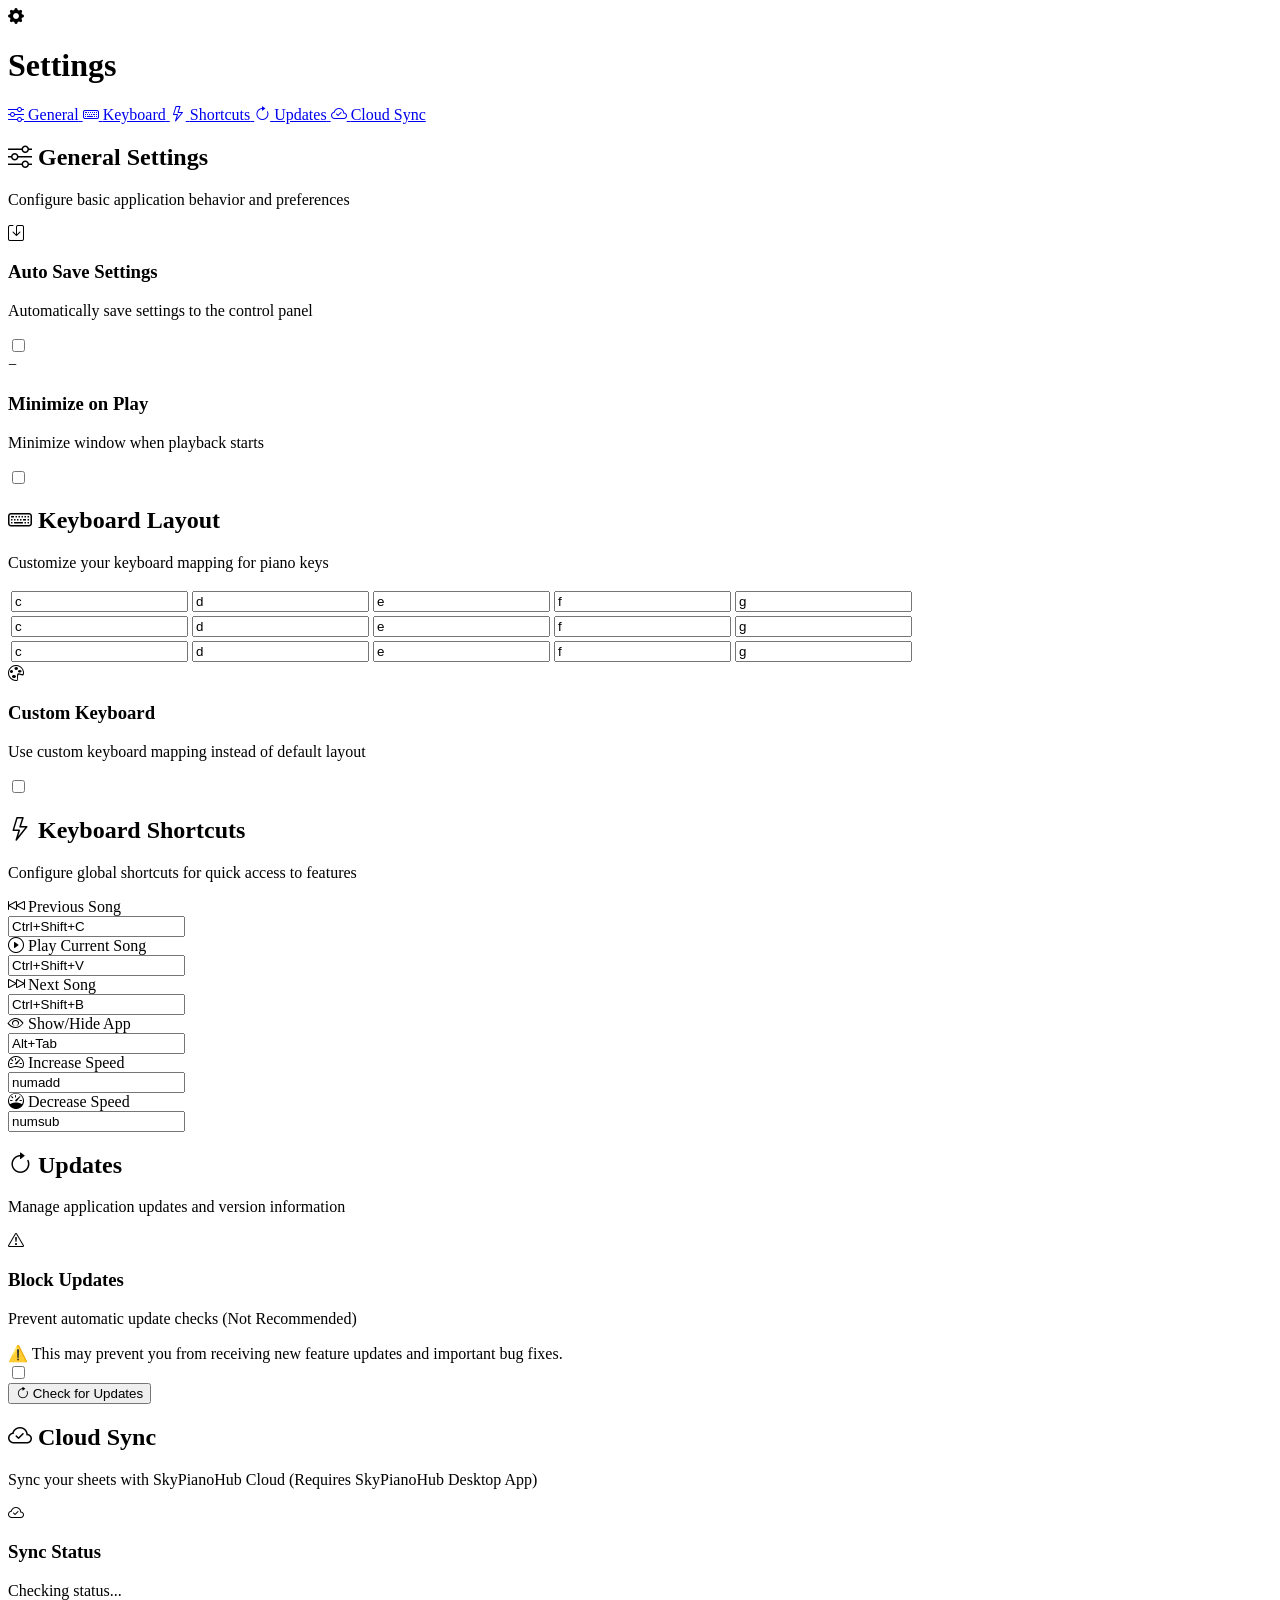
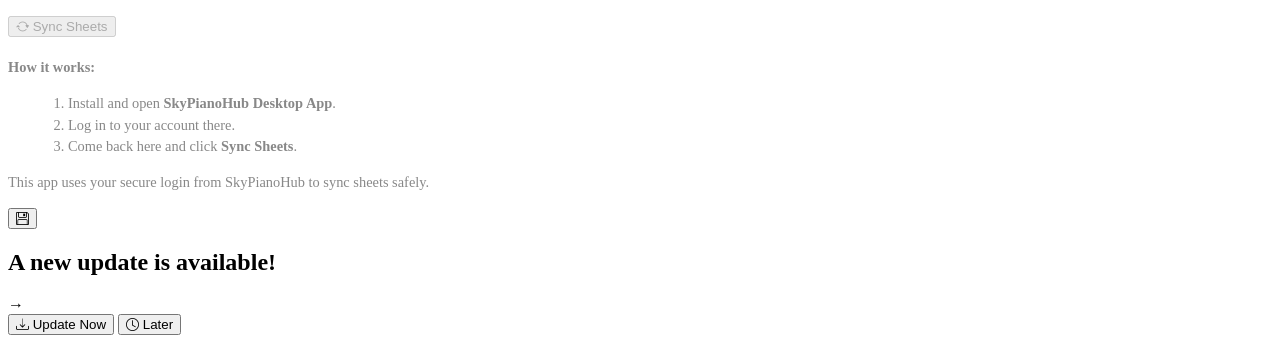
==== src/renderer/views/setting.html @ 12c95620 "wip: incomplete sync system implementation" ====
<!DOCTYPE html>
<html>

<head>
    <meta charset="UTF-8">
    <title>Settings</title>

    <link rel="stylesheet" href="../assets/styles/global.css">
    <link rel="stylesheet" type="text/css" href="../assets/styles/notie.min.css">
    <link rel="stylesheet" href="../assets/styles/style.css">
    <link rel="stylesheet" href="../assets/styles/setting.css">
    <!-- Add Bootstrap Icons for modern icons -->
    <link rel="stylesheet" href="https://cdn.jsdelivr.net/npm/bootstrap-icons@1.11.3/font/bootstrap-icons.min.css">
</head>

<body>
    <div class="settings-container">
        <!-- Modern Sidebar Navigation -->
        <div class="sidebar">
            <div class="sidebar-header">
                <div class="app-info">
                    <i class="bi bi-gear-fill"></i>
                    <h1>Settings</h1>
                </div>
                <div class="version-info">
                    <span id="app-version"></span>
                </div>
            </div>

            <nav class="sidebar-nav">
                <a href="#general" class="nav-item active" data-tab="general">
                    <i class="bi bi-sliders"></i>
                    <span>General</span>
                </a>
                <a href="#keyboard" class="nav-item" data-tab="keyboard">
                    <i class="bi bi-keyboard"></i>
                    <span>Keyboard</span>
                </a>
                <a href="#shortcut" class="nav-item" data-tab="shortcut">
                    <i class="bi bi-lightning"></i>
                    <span>Shortcuts</span>
                </a>
                <a href="#update" class="nav-item" data-tab="update">
                    <i class="bi bi-arrow-clockwise"></i>
                    <span>Updates</span>
                </a>
                <a href="#sync" class="nav-item" data-tab="sync">
                    <i class="bi bi-cloud-check"></i>
                    <span>Cloud Sync</span>
                </a>
            </nav>

        </div>

        <!-- Main Content Area -->
        <div class="main-content">
            <!-- General Tab -->
            <div id="general" class="tab-content active">
                <div class="tab-header">
                    <h2><i class="bi bi-sliders"></i> General Settings</h2>
                    <p>Configure basic application behavior and preferences</p>
                </div>

                <div class="settings-grid">
                    <div class="setting-card">
                        <div class="setting-info">
                            <div class="setting-icon">
                                <i class="bi bi-save"></i>
                            </div>
                            <div class="setting-details">
                                <h3>Auto Save Settings</h3>
                                <p>Automatically save settings to the control panel</p>
                            </div>
                        </div>
                        <div class="setting-control">
                            <label class="toggle-switch">
                                <input type="checkbox" id="switch-save-setting" />
                                <span class="toggle-slider"></span>
                            </label>
                        </div>
                    </div>

                    <div class="setting-card">
                        <div class="setting-info">
                            <div class="setting-icon" id="minimize-icon">
                                <i class="bi bi-window-minimize"></i>
                                <!-- Fallback icon if Bootstrap Icons fail to load -->
                                <span class="fallback-icon">−</span>
                            </div>
                            <div class="setting-details">
                                <h3>Minimize on Play</h3>
                                <p>Minimize window when playback starts</p>
                            </div>
                        </div>
                        <div class="setting-control">
                            <label class="toggle-switch">
                                <input type="checkbox" id="switch-minimize-on-play" />
                                <span class="toggle-slider"></span>
                            </label>
                        </div>
                    </div>
                </div>
            </div>

            <!-- Keyboard Tab -->
            <div id="keyboard" class="tab-content">
                <div class="tab-header">
                    <h2><i class="bi bi-keyboard"></i> Keyboard Layout</h2>
                    <p>Customize your keyboard mapping for piano keys</p>
                </div>

                <div class="keyboard-container">
                    <div class="keyboard-layout">
                        <table>
                            <tr>
                                <td><span class="key square circle"><input class="keys" maxlength="1" type="text"
                                            value="c"></span></td>
                                <td><span class="key square"><input class="keys" maxlength="1" type="text"
                                            value="d"></span></td>
                                <td><span class="key circle"><input class="keys" maxlength="1" type="text"
                                            value="e"></span></td>
                                <td><span class="key square"><input class="keys" maxlength="1" type="text"
                                            value="f"></span></td>
                                <td><span class="key circle"><input class="keys" maxlength="1" type="text"
                                            value="g"></span></td>
                            </tr>
                            <tr>
                                <td><span class="key circle"><input class="keys" maxlength="1" type="text"
                                            value="c"></span></td>
                                <td><span class="key square"><input class="keys" maxlength="1" type="text"
                                            value="d"></span></td>
                                <td><span class="key square circle"><input class="keys" maxlength="1" type="text"
                                            value="e"></span></td>
                                <td><span class="key square"><input class="keys" maxlength="1" type="text"
                                            value="f"></span></td>
                                <td><span class="key circle"><input class="keys" maxlength="1" type="text"
                                            value="g"></span></td>
                            </tr>
                            <tr>
                                <td><span class="key circle"><input class="keys" maxlength="1" type="text"
                                            value="c"></span></td>
                                <td><span class="key square"><input class="keys" maxlength="1" type="text"
                                            value="d"></span></td>
                                <td><span class="key circle"><input class="keys" maxlength="1" type="text"
                                            value="e"></span></td>
                                <td><span class="key square"><input class="keys" maxlength="1" type="text"
                                            value="f"></span></td>
                                <td><span class="key square circle"><input class="keys" maxlength="1" type="text"
                                            value="g"></span></td>
                            </tr>
                        </table>
                    </div>

                    <div class="setting-card">
                        <div class="setting-info">
                            <div class="setting-icon">
                                <i class="bi bi-palette"></i>
                            </div>
                            <div class="setting-details">
                                <h3>Custom Keyboard</h3>
                                <p>Use custom keyboard mapping instead of default layout</p>
                            </div>
                        </div>
                        <div class="setting-control">
                            <label class="toggle-switch">
                                <input type="checkbox" id="switch-custom-keyboard" />
                                <span class="toggle-slider"></span>
                            </label>
                        </div>
                    </div>
                </div>
            </div>

            <!-- Shortcuts Tab -->
            <div id="shortcut" class="tab-content">
                <div class="tab-header">
                    <h2><i class="bi bi-lightning"></i> Keyboard Shortcuts</h2>
                    <p>Configure global shortcuts for quick access to features</p>
                </div>

                <div class="shortcuts-grid">
                    <div class="shortcut-item">
                        <div class="shortcut-info">
                            <i class="bi bi-skip-backward"></i>
                            <span>Previous Song</span>
                        </div>
                        <input type="text" id="pre-shortcut-setting" name="pre-shortcut" value="Ctrl+Shift+C" readonly>
                    </div>

                    <div class="shortcut-item">
                        <div class="shortcut-info">
                            <i class="bi bi-play-circle"></i>
                            <span>Play Current Song</span>
                        </div>
                        <input type="text" id="play-shortcut-setting" name="play-shortcut" value="Ctrl+Shift+V"
                            readonly>
                    </div>

                    <div class="shortcut-item">
                        <div class="shortcut-info">
                            <i class="bi bi-skip-forward"></i>
                            <span>Next Song</span>
                        </div>
                        <input type="text" id="next-shortcut-setting" name="next-shortcut" value="Ctrl+Shift+B"
                            readonly>
                    </div>

                    <div class="shortcut-item">
                        <div class="shortcut-info">
                            <i class="bi bi-eye"></i>
                            <span>Show/Hide App</span>
                        </div>
                        <input type="text" id="show_app-shortcut-setting" name="show_app-shortcut" value="Alt+Tab"
                            readonly>
                    </div>

                    <div class="shortcut-item">
                        <div class="shortcut-info">
                            <i class="bi bi-speedometer2"></i>
                            <span>Increase Speed</span>
                        </div>
                        <input type="text" id="increase-speed-shortcut-setting" name="increase-speed-shortcut"
                            value="numadd" readonly>
                    </div>

                    <div class="shortcut-item">
                        <div class="shortcut-info">
                            <i class="bi bi-speedometer"></i>
                            <span>Decrease Speed</span>
                        </div>
                        <input type="text" id="decrease-speed-shortcut-setting" name="decrease-speed-shortcut"
                            value="numsub" readonly>
                    </div>
                </div>
            </div>

            <!-- Update Tab -->
            <div id="update" class="tab-content">
                <div class="tab-header">
                    <h2><i class="bi bi-arrow-clockwise"></i> Updates</h2>
                    <p>Manage application updates and version information</p>
                </div>

                <div class="settings-grid">
                    <div class="setting-card warning-card">
                        <div class="setting-info">
                            <div class="setting-icon warning-icon">
                                <i class="bi bi-exclamation-triangle"></i>
                            </div>
                            <div class="setting-details">
                                <h3>Block Updates</h3>
                                <p>Prevent automatic update checks (Not Recommended)</p>
                                <span class="warning-text">⚠️ This may prevent you from receiving new feature updates
                                    and important bug fixes.</span>
                            </div>
                        </div>
                        <div class="setting-control">
                            <label class="toggle-switch">
                                <input type="checkbox" id="switch-block-update" />
                                <span class="toggle-slider"></span>
                            </label>
                        </div>
                    </div>
                </div>

                <div class="update-section">
                    <button id="check-update-btn" class="check-update-btn">
                        <i class="bi bi-arrow-clockwise"></i>
                        <span>Check for Updates</span>
                    </button>

                    <div class="update-status">
                        <span id="update-message" class="update-message"></span>
                    </div>
                </div>
            </div>

            <!-- Cloud Sync Tab -->
            <div id="sync" class="tab-content">
                <div class="tab-header">
                    <h2><i class="bi bi-cloud-check"></i> Cloud Sync</h2>
                    <p>Sync your sheets with SkyPianoHub Cloud (Requires SkyPianoHub Desktop App)</p>
                </div>

                <div class="settings-grid">
                    <div class="setting-card">
                        <div class="setting-info">
                            <div class="setting-icon">
                                <i class="bi bi-cloud-check"></i>
                            </div>
                            <div class="setting-details">
                                <h3>Sync Status</h3>
                                <p id="sync-status-text">Checking status...</p>
                            </div>
                        </div>
                        <div class="setting-control">
                            <button id="btn-sync-now" class="update-btn primary" disabled>
                                <i class="bi bi-arrow-repeat"></i>
                                <span>Sync Sheets</span>
                            </button>
                        </div>
                    </div>
                </div>

                <div class="update-section">
                    <div class="update-status">
                        <span id="sync-message" class="update-message"></span>
                    </div>
                    <div style="margin-top: 20px; color: #888; font-size: 0.9em; line-height: 1.5;">
                        <p><strong>How it works:</strong></p>
                        <ol style="margin-left: 20px;">
                            <li>Install and open <strong>SkyPianoHub Desktop App</strong>.</li>
                            <li>Log in to your account there.</li>
                            <li>Come back here and click <strong>Sync Sheets</strong>.</li>
                        </ol>
                        <p style="margin-top: 10px;">This app uses your secure login from SkyPianoHub to sync sheets
                            safely.</p>
                    </div>
                </div>
            </div>
        </div>
    </div>

    <!-- Modern Save Button -->
    <button class="save-button" id="btn-save-setting">
        <i class="bi bi-floppy"></i>
    </button>

    <!-- Update Prompt Dialog -->
    <div id="update-prompt" class="update-prompt">
        <div class="update-prompt-content">
            <div class="update-header">
                <h2>A new update is available!</h2>
                <div class="version-info">
                    <span id="current-version"></span> → <span id="update-version"></span>
                </div>
            </div>

            <div class="changelog">
                <div class="changelog-content" id="changelog-content">
                    <!-- Changelog items will be inserted here dynamically -->
                </div>
            </div>

            <div class="update-prompt-buttons">
                <button id="update-now-btn" class="update-btn primary">
                    <i class="bi bi-download"></i>
                    <span>Update Now</span>
                </button>
                <button id="update-later-btn" class="update-btn secondary">
                    <i class="bi bi-clock"></i>
                    <span>Later</span>
                </button>
            </div>
        </div>
    </div>

    <script type="text/javascript" src="../assets/scripts/notie.js"></script>
    <script type="text/javascript" src="../viewmodels/settingViewModel.js"></script>

    <script>
        // Check if Bootstrap Icons are loaded and show fallback if needed
        function checkBootstrapIcons() {
            const minimizeIcon = document.getElementById('minimize-icon');
            const biIcon = minimizeIcon.querySelector('.bi');

            // Simple check: if the icon element exists but doesn't show content, use fallback
            if (biIcon && biIcon.offsetWidth === 0) {
                minimizeIcon.classList.add('show-fallback');
            }
        }

        // Check when page loads
        document.addEventListener('DOMContentLoaded', function () {
            // Wait for fonts to load
            setTimeout(checkBootstrapIcons, 500);
        });

        // Also check when window loads completely
        window.addEventListener('load', function () {
            setTimeout(checkBootstrapIcons, 100);
        });
    </script>
</body>

</html>
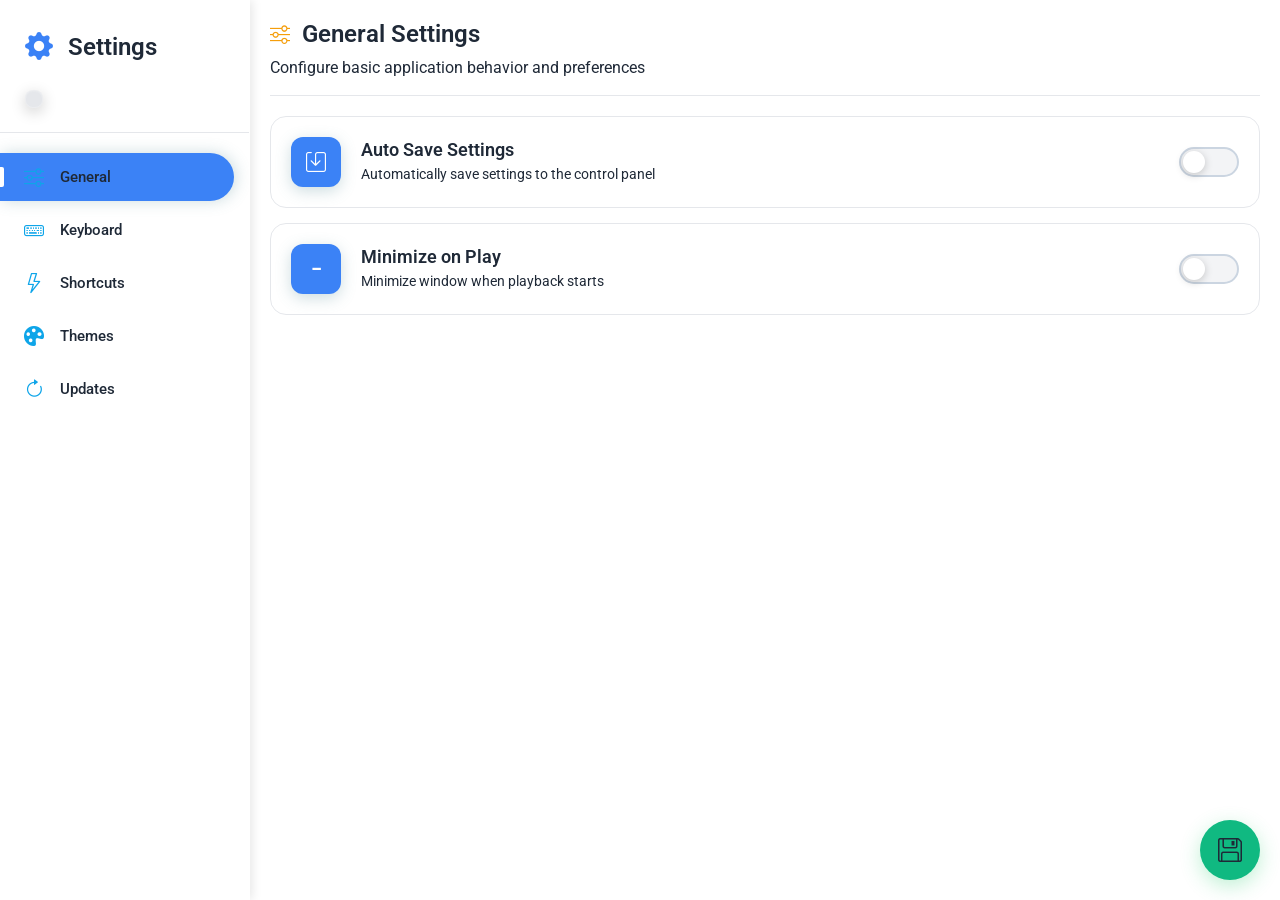
==== commit 4d5c6ab4: "added theme manager" ====
--- a/src/renderer/views/setting.html
+++ b/src/renderer/views/setting.html
@@ -4,7 +4,7 @@
 <head>
     <meta charset="UTF-8">
     <title>Settings</title>
-
+    
     <link rel="stylesheet" href="../assets/styles/global.css">
     <link rel="stylesheet" type="text/css" href="../assets/styles/notie.min.css">
     <link rel="stylesheet" href="../assets/styles/style.css">
@@ -40,16 +40,15 @@
                     <i class="bi bi-lightning"></i>
                     <span>Shortcuts</span>
                 </a>
+                <a href="#theme" class="nav-item" id="nav-theme" data-tab="theme">
+                    <i class="bi bi-palette-fill"></i>
+                    <span>Themes</span>
+                </a>
                 <a href="#update" class="nav-item" data-tab="update">
                     <i class="bi bi-arrow-clockwise"></i>
                     <span>Updates</span>
                 </a>
-                <a href="#sync" class="nav-item" data-tab="sync">
-                    <i class="bi bi-cloud-check"></i>
-                    <span>Cloud Sync</span>
-                </a>
             </nav>
-
         </div>
 
         <!-- Main Content Area -->
@@ -151,6 +150,11 @@
                         </table>
                     </div>
 
+                    <p class="keyboard-tip">
+                        <i class="bi bi-info-circle"></i>
+                        Tip: Press Tab to move to the next key input faster.
+                    </p>
+
                     <div class="setting-card">
                         <div class="setting-info">
                             <div class="setting-icon">
@@ -234,6 +238,23 @@
                 </div>
             </div>
 
+            <!-- Theme Tab -->
+            <div id="theme" class="tab-content">
+                <div class="tab-header" style="display: flex; justify-content: space-between; align-items: center;">
+                    <div>
+                        <h2><i class="bi bi-palette-fill"></i> Themes</h2>
+                        <p>Select a theme for your application</p>
+                    </div>
+                    <button id="open-advanced-theme-editor">
+                        <i class="bi bi-sliders"></i> Advanced Editor
+                    </button>
+                </div>
+                
+                <div id="themes-grid" class="themes-grid">
+                    <!-- Themes will be dynamically injected here by settingViewModel.js -->
+                </div>
+            </div>
+
             <!-- Update Tab -->
             <div id="update" class="tab-content">
                 <div class="tab-header">
@@ -271,50 +292,6 @@
 
                     <div class="update-status">
                         <span id="update-message" class="update-message"></span>
-                    </div>
-                </div>
-            </div>
-
-            <!-- Cloud Sync Tab -->
-            <div id="sync" class="tab-content">
-                <div class="tab-header">
-                    <h2><i class="bi bi-cloud-check"></i> Cloud Sync</h2>
-                    <p>Sync your sheets with SkyPianoHub Cloud (Requires SkyPianoHub Desktop App)</p>
-                </div>
-
-                <div class="settings-grid">
-                    <div class="setting-card">
-                        <div class="setting-info">
-                            <div class="setting-icon">
-                                <i class="bi bi-cloud-check"></i>
-                            </div>
-                            <div class="setting-details">
-                                <h3>Sync Status</h3>
-                                <p id="sync-status-text">Checking status...</p>
-                            </div>
-                        </div>
-                        <div class="setting-control">
-                            <button id="btn-sync-now" class="update-btn primary" disabled>
-                                <i class="bi bi-arrow-repeat"></i>
-                                <span>Sync Sheets</span>
-                            </button>
-                        </div>
-                    </div>
-                </div>
-
-                <div class="update-section">
-                    <div class="update-status">
-                        <span id="sync-message" class="update-message"></span>
-                    </div>
-                    <div style="margin-top: 20px; color: #888; font-size: 0.9em; line-height: 1.5;">
-                        <p><strong>How it works:</strong></p>
-                        <ol style="margin-left: 20px;">
-                            <li>Install and open <strong>SkyPianoHub Desktop App</strong>.</li>
-                            <li>Log in to your account there.</li>
-                            <li>Come back here and click <strong>Sync Sheets</strong>.</li>
-                        </ol>
-                        <p style="margin-top: 10px;">This app uses your secure login from SkyPianoHub to sync sheets
-                            safely.</p>
                     </div>
                 </div>
             </div>
@@ -356,6 +333,7 @@
     </div>
 
     <script type="text/javascript" src="../assets/scripts/notie.js"></script>
+    <script type="text/javascript" src="../assets/scripts/themeApplicator.js"></script>
     <script type="text/javascript" src="../viewmodels/settingViewModel.js"></script>
 
     <script>
--- a/src/renderer/assets/styles/global.css
+++ b/src/renderer/assets/styles/global.css
@@ -0,0 +1,115 @@
+
+/* -------------------------------------
+   FONTS AND THEME VARIABLES
+   ------------------------------------- */
+@import url("https://fonts.googleapis.com/css2?family=Roboto:wght@300&display=swap");
+
+:root {
+  /* New Comprehensive Theme System Variables */
+  --bg-primary: #ffffff;
+  --bg-secondary: #f3f4f6;
+  --bg-tertiary: #e5e7eb;
+  
+  --text-primary: #1f2937;
+  --text-secondary: #4b5563;
+  --text-muted: #9ca3af;
+  --text-accent: #3b82f6;
+  
+  --accent-primary: #3b82f6;
+  --accent-error: #ef4444;
+  --accent-success: #10b981;
+  --accent-warning: #f59e0b;
+  
+  --card-bg: #ffffff;
+  --card-border: #e5e7eb;
+  
+  --player-bg: #ffffff;
+  --progress-color: #3b82f6;
+  --control-active: #3b82f6;
+  
+  --search-bg: #f3f4f6;
+  --search-border: #e5e7eb;
+  
+  --btn-primary-bg: #3b82f6;
+  --btn-primary-text: #ffffff;
+  --btn-secondary-bg: #e5e7eb;
+  --btn-secondary-text: #1f2937;
+  
+  --nav-bg: #ffffff;
+  --nav-active: #3b82f6;
+  --nav-inactive: #6b7280;
+
+  /* Legacy Backward-Compatibility Aliases */
+  --background-color: var(--bg-primary);
+  --dark-background: var(--bg-secondary);
+  --font-color: var(--text-primary);
+  --hover-color: var(--accent-primary);
+  
+  --border-color: var(--card-border);
+  --success-color: var(--accent-success);
+  --error-color: var(--accent-error);
+
+  /* Constants */
+  --grid-color: rgba(44, 62, 80, 0.1);
+  --dot-size: 3px;
+  --dot-color: rgba(44, 62, 80, 0.2);
+  --active-color: rgba(44, 62, 80, 0.25);
+  --edit-bg: rgba(44, 62, 80, 0.1);
+}
+
+body.dark-mode {
+  --grid-color: rgba(110, 110, 110, 0.2);
+  --dot-color: rgba(255, 255, 255, 0.3);
+  --active-color: rgba(110, 110, 110, 0.4);
+  --edit-bg: rgba(0, 0, 0, 0.2);
+}
+
+/* -------------------------------------
+   GLOBAL STYLES
+   ------------------------------------- */
+* {
+  font-family: "Roboto", sans-serif;
+}
+
+/* Scrollbar styling */
+body {
+  background-color: var(--bg-primary);
+  color: var(--text-primary);
+  transition: background-color 0.3s ease, color 0.3s ease;
+}
+
+body::-webkit-scrollbar {
+  width: 8px;
+  background-color: transparent;
+  border-radius: 25px;
+}
+
+body::-webkit-scrollbar-thumb {
+  width: 6px;
+  background: rgba(255, 255, 255, 0.2);
+  border-radius: 25px;
+}
+.main-content::-webkit-scrollbar-thumb:hover {
+    background: rgba(255, 255, 255, 0.3);
+}
+
+body::-webkit-scrollbar-track {
+  -webkit-box-shadow: inset 0 0 6px rgba (0, 0, 0, 0.3);
+  background: rgba(255, 255, 255, 0.05);
+  border-radius: 25px;
+}
+/* Light mode scrollbar tweaks */
+body:not(.dark-mode)::-webkit-scrollbar {
+  width: 8px;
+}
+body:not(.dark-mode)::-webkit-scrollbar-thumb {
+  background-color: #94a3b8; /* slate-400 */
+}
+body:not(.dark-mode)::-webkit-scrollbar-track {
+  background-color: #e5e7eb; /* gray-200 */
+}
+
+/* Prevent text selection */
+p, h1, h2, h3, h4, h5, h6 {
+  cursor: default; 
+}
--- a/src/renderer/assets/styles/style.css
+++ b/src/renderer/assets/styles/style.css
@@ -0,0 +1,1281 @@
+/**
+ * Sky Auto Piano - Main Stylesheet
+ * This stylesheet contains all styles for the main application interface
+ */
+
+body {
+  padding: 10px 20px;
+}
+
+
+/* -------------------------------------
+   CONTENT AREA AND CARDS
+   ------------------------------------- */
+.content {
+  margin-bottom: 150px;
+}
+
+.content .card {
+  position: relative;
+  display: flex;
+  flex-direction: row;
+  width: 100%;
+  max-width: 100%;
+  height: 150px;
+  margin-bottom: 10px;
+  overflow: hidden;
+  background-color: var(--background-color);
+  border-top: 1px solid #000000;
+  perspective: 1000px;
+  box-shadow: 0 0 1rem 0 rgba(0, 0, 0, 0.2);
+  -webkit-backdrop-filter: blur(5px);
+  backdrop-filter: blur(5px);
+  border-radius: 16px;
+  cursor: pointer;
+}
+/* Light mode card refinements */
+body:not(.dark-mode) .content .card {
+  border-top: 5px solid #e5e7eb;
+}
+
+.card .sheet-info {
+  margin-left: 14px;
+  padding: 16px 8px;
+  color: var(--font-color);
+}
+
+.card .sheet-info .name-sheet {
+  margin: 0 0 8px 0;
+  font-size: 20px;
+  font-weight: 700;
+  letter-spacing: 0.2px;
+  color: var(--font-color);
+}
+
+.card .sheet-info .info-lines {
+  display: grid;
+  grid-auto-rows: min-content;
+  gap: 6px;
+}
+
+.card .sheet-info .info-lines .info-item {
+  display: inline-flex;
+  align-items: center;
+  gap: 8px;
+  font-size: 13px;
+  opacity: 0.95;
+  color: var(--font-color);
+}
+
+.card .sheet-info .info-lines .info-item .icon {
+  width: 16px;
+  height: 16px;
+  color: var(--font-color);
+  opacity: 0.9;
+}
+
+/* Label color accents */
+body:not(.dark-mode) .card .sheet-info .info-lines .info-item .author-icon { color: #0ea5e9; }
+body:not(.dark-mode) .card .sheet-info .info-lines .info-item .trans-icon { color: #f59e0b; }
+body:not(.dark-mode) .card .sheet-info .info-lines .info-item .bpm-icon { color: #10b981; }
+body:not(.dark-mode) .card .sheet-info .info-lines .info-item .duration-icon { 
+  color: #c084fc; 
+  width: 13px;
+  height: 13px;
+  margin-left: 3px;
+  margin-top: 2px;
+
+}
+
+body.dark-mode .card .sheet-info .info-lines .info-item .author-icon { color: #38bdf8; }
+body.dark-mode .card .sheet-info .info-lines .info-item .trans-icon { color: #fbbf24; }
+body.dark-mode .card .sheet-info .info-lines .info-item .bpm-icon { color: #34d399; }
+body.dark-mode .card .sheet-info .info-lines .info-item .duration-icon { 
+  color: #c084fc; 
+  width: 13px;
+  height: 13px;
+  margin-left: 3px;
+  margin-top: 2px;
+}
+
+/* Light mode text tones for meta */
+body:not(.dark-mode) .card .sheet-info .info-lines .info-item .label { color: #334155; }
+
+.card .menu-btn {
+  position: absolute;
+  top: 10px;
+  right: 10px;
+  display: flex;
+  flex-direction: column;
+  align-items: center;
+  color: var(--font-color);
+}
+
+/* -------------------------------------
+   ADD BUTTON
+   ------------------------------------- */
+.btn-add {
+  position: fixed;
+  bottom: 5px;
+  right: 20px;
+  color: var(--font-color);
+  z-index: 20;
+  transition: linear 0.1s;
+}
+
+.btn-add:hover {
+  color: var(--hover-color);
+}
+
+/* -------------------------------------
+   FOOTER AND PLAYER CONTROLS
+   ------------------------------------- */
+.footer {
+  position: fixed;
+  bottom: -10px;
+  left: 0;
+  display: flex;
+  justify-content: center;
+  flex-direction: column;
+  align-items: center;
+  width: 100%;
+  height: 150px;
+  margin-bottom: 10px;
+  overflow: hidden;
+  background-color: var(--background-color);
+  border-top: 1px solid #000000;
+  perspective: 1000px;
+  box-shadow: 0 0 1rem 0 rgba(0, 0, 0, 0.2);
+  -webkit-backdrop-filter: blur(5px);
+  backdrop-filter: blur(5px);
+  color: var(--font-color);
+  z-index: 10;
+}
+/* Light mode footer refinements */
+body:not(.dark-mode) .footer {
+  border-top: 1px solid #e5e7eb;
+  box-shadow: 0 1px 2px rgba(16, 24, 40, 0.05);
+}
+
+.name-playing {
+  margin-bottom: 15px;
+  font-weight: bold;
+}
+
+/* Process bar (progress slider) */
+.process-bar {
+  width: 90%;
+  height: 3px;
+  border-radius: 5px;
+  background: var(--font-color);
+  outline: none;
+  margin: 10px 0;
+  appearance: none;
+}
+
+.process-bar::-webkit-slider-thumb {
+  -webkit-appearance: none;
+  appearance: none;
+  width: 15px;
+  height: 15px;
+  border-radius: 50%;
+  background: var(--hover-color);
+  cursor: pointer;
+}
+/* Light mode progress bar */
+body:not(.dark-mode) .process-bar {
+  background: #94a3b8; 
+}
+body:not(.dark-mode) .process-bar::-webkit-slider-thumb {
+  background: #3b82f6; 
+}
+
+/* Time display */
+.time {
+  position: relative;
+  width: 90%;
+}
+
+.time .live-time {
+  position: relative;
+  left: 0;
+}
+
+.time .total-time {
+  position: absolute;
+  right: 0;
+}
+
+/* -------------------------------------
+   CONTROL BUTTONS
+   ------------------------------------- */
+.btn {
+  display: inline-flex;
+  align-items: center;
+  justify-content: center;
+  margin: 0 3px;
+  width: 150px;
+  height: 35px;
+  background: rgba(0, 0, 0, 0);
+  border: 2px solid var(--font-color);
+  border-radius: 25px;
+  color: var(--font-color);
+  font-weight: bolder;
+  transition: 0.1s linear;
+}
+
+.btn:hover {
+  border: 2px solid var(--hover-color);
+  color: var(--hover-color);
+}
+
+.btn:active {
+  border: 2px solid var(--font-color);
+  color: var(--font-color);
+}
+/* Distinct button accents in light mode */
+body:not(.dark-mode) #btn-prev {
+  border-color: #0ea5e9; 
+  color: #0ea5e9;
+}
+body:not(.dark-mode) #btn-prev:hover {
+  border-color: #0284c7; 
+  color: #0284c7;
+}
+body:not(.dark-mode) #btn-play {
+  border-color: #22c55e; 
+  color: #22c55e;
+}
+body:not(.dark-mode) #btn-play:hover {
+  border-color: #16a34a; 
+  color: #16a34a;
+}
+body:not(.dark-mode) #btn-next {
+  border-color: #0ea5e9; 
+  color: #0ea5e9;
+}
+body:not(.dark-mode) #btn-next:hover {
+  border-color: #0284c7; 
+  color: #0284c7;
+}
+/* Distinct button accents in dark mode */
+body.dark-mode #btn-prev {
+  border-color: #38bdf8; 
+  color: #38bdf8;
+}
+body.dark-mode #btn-prev:hover {
+  border-color: #0ea5e9; 
+  color: #0ea5e9;
+}
+body.dark-mode #btn-play {
+  border-color: #22c55e;
+  color: #22c55e;
+}
+body.dark-mode #btn-play:hover {
+  border-color: #16a34a; 
+  color: #16a34a;
+}
+body.dark-mode #btn-next {
+  border-color: #38bdf8; 
+  color: #38bdf8;
+}
+body.dark-mode #btn-next:hover {
+  border-color: #0ea5e9; 
+  color: #0ea5e9;
+}
+/* Light mode button refinements */
+body:not(.dark-mode) .btn {
+  background: #ffffff;
+  border-color: #cbd5e1; 
+  color: #0f172a;
+}
+body:not(.dark-mode) .btn:hover {
+  border-color: #3b82f6;
+  color: #3b82f6;
+}
+
+/* -------------------------------------
+   LOOP CONTROLS
+   ------------------------------------- */
+.btn-loop {
+  position: absolute;
+  left: 30px;
+  bottom: 10px;
+  display: flex;
+  flex-direction: column;
+  align-items: center;
+}
+/* Loop icon accent in light mode */
+body:not(.dark-mode) .bi-loop { color: #f59e0b; }
+body:not(.dark-mode) .bi-loop:hover { color: #d97706; }
+/* Dark mode loop icon */
+body.dark-mode .bi-loop { color: #fbbf24; }
+body.dark-mode .bi-loop:hover { color: #f59e0b; }
+
+#delay-loop {
+  width: 50px;
+  height: 2.5px;
+  margin: 5px 0;
+}
+
+#delay-loop::-webkit-slider-thumb {
+  width: 7.5px;
+  height: 7.5px;
+}
+
+#delay-next-value {
+  font-size: 10px;
+}
+
+/* -------------------------------------
+   SPEED CONTROLS
+   ------------------------------------- */
+.speed {
+  position: absolute;
+  right: 25px;
+  top: 35px;
+}
+
+.speed a {
+  font-size: 14px;
+}
+
+#speed-btn {
+  width: 30px;
+  height: 10px;
+  background-color: var(--background-color);
+  border: 0;
+  padding: 5px;
+  color: var(--font-color);
+}
+body:not(.dark-mode) #speed-btn {
+  background-color: #f3f4f6;
+  color: #0f172a;
+  border-radius: 6px;
+}
+
+input[type="number"]::-webkit-inner-spin-button,
+input[type="number"]::-webkit-outer-spin-button {
+  -webkit-appearance: none;
+}
+
+/* -------------------------------------
+   LONG PRESS TOGGLE
+   ------------------------------------- */
+.long-press-btn {
+  position: absolute;
+  bottom: 60px;
+}
+
+.long-press-btn .switch {
+  display: none;
+}
+
+.long-press-btn .switch + label {
+  -webkit-box-align: center;
+  -webkit-align-items: center;
+  -ms-flex-align: center;
+  align-items: center;
+  color: var(--font-color);
+  cursor: pointer;
+  display: -webkit-box;
+  display: -webkit-flex;
+  display: -ms-flexbox;
+  display: flex;
+  font-family: "Helvetica Neue", Helvetica, Arial, sans-serif;
+  font-size: 12px;
+  line-height: 15px;
+  position: relative;
+  -webkit-user-select: none;
+  -moz-user-select: none;
+  -ms-user-select: none;
+  user-select: none;
+}
+
+.long-press-btn .switch + label::before,
+.long-press-btn .switch + label::after {
+  content: "";
+  display: block;
+}
+
+.long-press-btn .switch + label::before {
+  background-color: var(--dark-background);
+  border-radius: 500px;
+  height: 15px;
+  margin-right: 8px;
+  -webkit-transition: background-color 0.125s ease-out;
+  transition: background-color 0.125s ease-out;
+  width: 25px;
+}
+
+.long-press-btn .switch + label::after {
+  background-color: var(--font-color);
+  border-radius: 13px;
+  box-shadow: 0 3px 1px 0 rgba(37, 34, 71, 0.05),
+    0 2px 2px 0 rgba(37, 34, 71, 0.1), 0 3px 3px 0 rgba(37, 34, 71, 0.05);
+  height: 13px;
+  left: 1px;
+  position: absolute;
+  top: 1px;
+  -webkit-transition: -webkit-transform 0.125s ease-out;
+  transition: -webkit-transform 0.125s ease-out;
+  transition: transform 0.125s ease-out;
+  transition: transform 0.125s ease-out, -webkit-transform 0.125s ease-out;
+  width: 13px;
+}
+
+/* Light mode long press switch styling - better colors */
+body:not(.dark-mode) .long-press-btn .switch + label::before {
+  background-color: #e5e7eb;
+}
+
+body:not(.dark-mode) .long-press-btn .switch + label::after {
+  background-color: #94a3b8; 
+}
+
+.long-press-btn .switch + label .switch-x-text {
+  display: block;
+  margin-right: 0.3em;
+}
+
+.long-press-btn .switch + label .switch-x-toggletext {
+  display: block;
+  font-weight: bold;
+  height: 15px;
+  overflow: hidden;
+  position: relative;
+  width: 25px;
+}
+
+.long-press-btn .switch + label .switch-x-unchecked,
+.long-press-btn .switch + label .switch-x-checked {
+  left: 0;
+  position: absolute;
+  top: 0;
+  -webkit-transition: opacity 0.125s ease-out, -webkit-transform 0.125s ease-out;
+  transition: opacity 0.125s ease-out, -webkit-transform 0.125s ease-out;
+  transition: transform 0.125s ease-out, opacity 0.125s ease-out;
+  transition: transform 0.125s ease-out, opacity 0.125s ease-out,
+    -webkit-transform 0.125s ease-out;
+}
+
+.long-press-btn .switch + label .switch-x-unchecked {
+  opacity: 1;
+  -webkit-transform: none;
+  transform: none;
+}
+
+.long-press-btn .switch + label .switch-x-checked {
+  opacity: 0;
+  -webkit-transform: translate3d(0, 100%, 0);
+  transform: translate3d(0, 100%, 0);
+  color: var(--hover-color);
+}
+
+.long-press-btn .switch + label .switch-x-hiddenlabel {
+  position: absolute;
+  visibility: hidden;
+}
+
+.long-press-btn .switch:checked + label::before {
+  background-color: var(--hover-color);
+}
+
+.long-press-btn .switch:checked + label::after {
+  -webkit-transform: translate3d(10px, 0, 0);
+  transform: translate3d(10px, 0, 0);
+}
+
+.long-press-btn .switch:checked + label .switch-x-unchecked {
+  opacity: 0;
+  -webkit-transform: translate3d(0, -100%, 0);
+  transform: translate3d(0, -100%, 0);
+}
+
+.long-press-btn .switch:checked + label .switch-x-checked {
+  opacity: 1;
+  -webkit-transform: none;
+  transform: none;
+  color: var(--hover-color);
+}
+
+/* -------------------------------------
+   UTILITY ICONS AND BUTTONS
+   ------------------------------------- */
+
+   
+/* Settings button */
+.footer .bi-gear-fill {
+  position: absolute;
+  top: 10px;
+  left: 10px;
+  transition: 0.3s linear;
+}
+
+.footer .bi-gear-fill:hover {
+  color: var(--hover-color);
+  transform: rotate(0.2turn);
+}
+
+/* Theme toggle buttons */
+.footer .bi-light-fill,
+.footer .bi-dark-fill {
+  position: absolute;
+  top: 10px;
+  right: 10px;
+  transition: opacity 0.3s linear, color 0.1s linear; 
+  cursor: pointer; 
+  color: var(--font-color); 
+}
+
+.footer .bi-light-fill:hover,
+.footer .bi-dark-fill:hover {
+  color: var(--hover-color); 
+}
+
+
+/* Sun icon */
+body:not(.dark-mode) .bi-light-fill { color: #f59e0b; }
+
+
+/* Moon icon (visible in dark mode) */
+body.dark-mode .bi-dark-fill { color: #a78bfa; }
+
+
+/* Delete icon always red */
+.bi-trash3 { color: #ef4444; }
+
+
+/* Sheet edit icon */
+.bi-sheet-editor { color: #10b981; }
+
+/* Favorite button styles */
+.favorite-btn {
+    color: rgba(255, 255, 255, 0.6);
+    transition: all 0.3s ease;
+}
+
+.favorite-btn:hover {
+    transform: scale(1.1);
+    color: #ef4444;
+}
+
+.favorite-btn.favorited {
+    color: #ef4444;
+}
+
+/* Light mode favorite button styles */
+body:not(.dark-mode) .favorite-btn {
+    color: #bebebe; 
+}
+
+body:not(.dark-mode) .favorite-btn:hover {
+    color: #dc2626; 
+}
+
+body:not(.dark-mode) .favorite-btn.favorited {
+    color: #dc2626; 
+}
+
+/* Hide dark mode icon by default (in light mode) */
+body:not(.dark-mode) .bi-dark-fill {
+  opacity: 0;
+  pointer-events: none; 
+}
+
+body.dark-mode .bi-light-fill {
+  opacity: 0;
+  pointer-events: none; 
+}
+/*Checkbox*/
+.checkbox input[type="checkbox"] {
+  height: 0;
+  width: 0;
+  visibility: hidden;
+}
+
+.checkbox label {
+  --size: 50px;
+  cursor: pointer;
+  width: var(--size);
+  height: calc(var(--size) / 2);
+  background: var(--dark-background);
+  display: block;
+  border-radius: 100px;
+  position: relative;
+}
+
+.checkbox label:after {
+  content: "";
+  position: absolute;
+  top: 6%;
+  left: 2.5%;
+  width: calc(50% - 5%);
+  height: calc(100% - 11%);
+  background: var(--font-color);
+  border-radius: 90px;
+  transition: 0.3s;
+}
+
+.checkbox input:checked + label {
+  background: var(--hover-color);
+}
+
+.checkbox input:checked + label:after {
+  left: calc(100% - 2.5%);
+  transform: translateX(-100%);
+}
+
+.checkbox label:active:after {
+  width: 55%;
+}
+
+.checkbox label a {
+  position: absolute;
+  text-wrap: nowrap;
+  top: 9%;
+  left: 60px;
+  color: var(--font-color);
+}
+
+/* -------------------------------------
+   TOOLTIPS
+   ------------------------------------- */
+.tooltip {
+  position: relative;
+  display: inline-block;
+  border-bottom: 1px dotted var(--dark-background);
+}
+
+.tooltip .tooltiptext {
+  visibility: hidden;
+  min-width: 150px;
+  max-width: 1000px;
+  background-color: var(--dark-background);
+  color: var(--font-color);
+  text-align: center;
+  text-wrap: wrap;
+  border-radius: 6px;
+  padding: 10px 10px;
+  position: absolute;
+  z-index: 1;
+  bottom: 150%;
+  left: 50%;
+  margin-left: -60px;
+}
+
+.tooltip .tooltiptext::after {
+  content: "";
+  position: absolute;
+  top: 100%;
+  left: 50%;
+  margin-left: -5px;
+  border-width: 5px;
+  border-style: solid;
+  border-color: var(--dark-background) transparent transparent transparent;
+}
+
+.tooltip:hover .tooltiptext {
+  visibility: visible;
+}
+
+/* -------------------------------------
+   SEARCH BAR
+   ------------------------------------- */
+.search-container {
+  position: sticky;
+  top: 10px;
+  display: flex;
+  justify-content: center;
+  align-items: center;
+  margin-bottom: 20px;
+  z-index: 999;
+}
+
+#search-bar {
+  width: 400px;
+  padding: 15px 35px 15px 15px;
+  border: none;
+  border-radius: 10px;
+  outline: none;
+  background-color: var(--background-color);
+  color: white;
+  font-size: 14px;
+  transition: all 0.2s ease-in-out;
+}
+
+#search-bar::placeholder {
+  color: white;
+  opacity: 1;
+}
+
+#search-bar:focus {
+  box-shadow: 0 0 5px var(--hover-color);
+}
+
+.search-icon {
+  position: relative;
+  right: 35px;
+  color: var(--font-color);
+  pointer-events: none;
+}
+
+body:not(.dark-mode) #search-bar {
+  background-color: #f3f4f6;
+  color: #0f172a;
+}
+body:not(.dark-mode) #search-bar::placeholder {
+  color: #64748b;
+}
+body:not(.dark-mode) .search-icon {
+  color: #64748b;
+}
+
+/* -------------------------------------
+   NAVIGATION BAR
+   ------------------------------------- */
+.nav-container {
+    margin: 0 20px 20px 20px;
+    padding: 0;
+}
+
+.nav-tabs {
+    display: flex;
+    gap: 8px;
+    background: rgba(255, 255, 255, 0.1);
+    border-radius: 12px;
+    padding: 4px;
+    backdrop-filter: blur(10px);
+    border: 1px solid rgba(255, 255, 255, 0.1);
+}
+
+.nav-tab {
+    display: flex;
+    align-items: center;
+    gap: 8px;
+    padding: 10px 16px;
+    border: none;
+    border-radius: 8px;
+    background: transparent;
+    color: rgba(255, 255, 255, 0.7);
+    font-size: 14px;
+    font-weight: 500;
+    cursor: pointer;
+    transition: all 0.3s ease;
+    flex: 1;
+    justify-content: center;
+    position: relative;
+    overflow: hidden;
+}
+
+.nav-tab::before {
+    content: '';
+    position: absolute;
+    top: 0;
+    left: -100%;
+    width: 100%;
+    height: 100%;
+    background: linear-gradient(90deg, transparent, rgba(255, 255, 255, 0.1), transparent);
+    transition: left 0.5s;
+}
+
+.nav-tab:hover::before {
+    left: 100%;
+}
+
+.nav-tab:hover {
+    color: rgba(255, 255, 255, 0.9);
+    transform: translateY(-1px);
+}
+
+.nav-tab.active {
+    background: var(--accent-primary);
+    color: white;
+    box-shadow: 0 0px 15px rgba(59, 130, 246, 0.3);
+    transform: translateY(-1px);
+}
+
+.nav-tab.active::before {
+    display: none;
+}
+
+.nav-icon {
+    width: 16px;
+    height: 16px;
+    flex-shrink: 0;
+}
+
+/* Light mode navigation styles */
+body:not(.dark-mode) .nav-tabs {
+    background: rgba(255, 255, 255, 0.8);
+    border-color: rgba(0, 0, 0, 0.1);
+    box-shadow: 0 2px 8px rgba(0, 0, 0, 0.1);
+}
+
+body:not(.dark-mode) .nav-tab {
+    color: rgba(0, 0, 0, 0.6);
+}
+
+body:not(.dark-mode) .nav-tab:hover {
+    color: rgba(0, 0, 0, 0.8);
+    background: rgba(0, 0, 0, 0.05);
+}
+
+body:not(.dark-mode) .nav-tab.active {
+    background: var(--accent-primary);
+    color: white;
+    box-shadow: 0 4px 15px rgba(59, 130, 246, 0.2);
+}
+
+/* Responsive design for navigation */
+@media (max-width: 600px) {
+    .nav-container {
+        margin: 0 15px 15px 15px;
+    }
+    
+    .nav-tabs {
+        gap: 4px;
+        padding: 3px;
+    }
+    
+    .nav-tab {
+        padding: 8px 12px;
+        font-size: 13px;
+        gap: 6px;
+    }
+    
+    .nav-icon {
+        width: 14px;
+        height: 14px;
+    }
+}
+
+/* -------------------------------------
+   NOTIFICATIONS
+   ------------------------------------- */
+.notie-container {
+  z-index: 9999 !important;
+}
+
+/* Notie text color by theme */
+body:not(.dark-mode) .notie-textbox,
+body:not(.dark-mode) .notie-button,
+body:not(.dark-mode) .notie-element {
+  color: #0f172a !important; 
+  text-shadow: none !important;
+}
+
+body.dark-mode .notie-textbox,
+body.dark-mode .notie-button,
+body.dark-mode .notie-element {
+  color: #ffffff !important; /* white for dark mode */
+  text-shadow: 0 1px 1px rgba(0, 0, 0, 0.25) !important;
+}
+
+/* -------------------------------------
+   UPDATE PROMPT DIALOG
+   ------------------------------------- */
+.update-prompt {
+    display: none;
+    position: fixed;
+    top: 0;
+    left: 0;
+    width: 100%;
+    height: 100%;
+    background: rgba(0, 0, 0, 0.5);
+    z-index: 1000;
+    justify-content: center;
+    align-items: center;
+}
+
+.update-prompt.show {
+    display: flex;
+    animation: fadeIn 0.3s ease-out;
+}
+
+.update-prompt-content {
+    background: var(--background-color);
+    padding: 25px;
+    border-radius: 16px;
+    text-align: left;
+    max-width: 480px;
+    width: 90%;
+    max-height: 80vh;
+    box-shadow: 0 8px 32px rgba(0, 0, 0, 0.4);
+    border: 1px solid rgba(255, 255, 255, 0.1);
+    backdrop-filter: blur(10px);
+    position: relative;
+    overflow: visible;
+    display: flex;
+    flex-direction: column;
+}
+
+.update-header {
+    margin-bottom: 25px;
+    text-align: center;
+    position: relative;
+}
+
+.update-header::after {
+    content: '';
+    position: absolute;
+    bottom: -12px;
+    left: 50%;
+    transform: translateX(-50%);
+    width: 40px;
+    height: 2px;
+    background: linear-gradient(90deg, transparent, var(--font-color), transparent);
+    border-radius: 1px;
+}
+
+.update-header h2 {
+    margin: 0 0 12px 0;
+    color: var(--font-color);
+    font-size: 1.4em;
+    font-weight: 600;
+    letter-spacing: 0.5px;
+}
+
+.version-info {
+    font-size: 0.95em;
+    color: var(--font-color);
+    font-weight: 600;
+    display: inline-block;
+    background: linear-gradient(135deg, rgba(255, 255, 255, 0.15), rgba(255, 255, 255, 0.05));
+    border: 1px solid rgba(255, 255, 255, 0.25);
+    border-radius: 25px;
+    padding: 10px 20px;
+    margin-top: 12px;
+    backdrop-filter: blur(10px);
+    transition: all 0.3s cubic-bezier(0.4, 0, 0.2, 1);
+    box-shadow: 
+        0 4px 15px rgba(0, 0, 0, 0.2),
+        inset 0 1px 0 rgba(255, 255, 255, 0.1),
+        0 0 0 1px rgba(255, 255, 255, 0.05);
+    letter-spacing: 0.5px;
+    text-transform: uppercase;
+    font-size: 0.85em;
+    position: relative;
+    overflow: hidden;
+}
+
+.version-info:hover {
+    background: linear-gradient(135deg, rgba(255, 255, 255, 0.2), rgba(255, 255, 255, 0.1));
+    border-color: rgba(255, 255, 255, 0.4);
+    transform: translateY(-2px) scale(1.02);
+    box-shadow: 
+        0 8px 25px rgba(0, 0, 0, 0.3),
+        inset 0 1px 0 rgba(255, 255, 255, 0.15),
+        0 0 0 1px rgba(255, 255, 255, 0.1);
+}
+
+.version-info:active {
+    transform: translateY(0) scale(0.98);
+    box-shadow: 
+        0 2px 10px rgba(0, 0, 0, 0.2),
+        inset 0 1px 0 rgba(255, 255, 255, 0.1);
+}
+
+.changelog {
+    margin: 20px 0;
+    padding: 15px 0;
+    border-top: 1px solid rgba(255, 255, 255, 0.1);
+    border-bottom: 1px solid rgba(255, 255, 255, 0.1);
+    max-height: 250px;
+    overflow-y: auto;
+    padding-right: 10px;
+    flex: 1;
+    min-height: 0;
+}
+
+.changelog::-webkit-scrollbar {
+    width: 6px;
+}
+
+.changelog::-webkit-scrollbar-track {
+    background: transparent;
+    border-radius: 3px;
+}
+
+.changelog::-webkit-scrollbar-thumb {
+    background: rgba(255, 255, 255, 0.3);
+    border-radius: 3px;
+    transition: background 0.2s ease;
+}
+
+.changelog::-webkit-scrollbar-thumb:hover {
+    background: rgba(255, 255, 255, 0.5);
+}
+
+.changelog {
+    scrollbar-width: thin;
+    scrollbar-color: rgba(255, 255, 255, 0.3) transparent;
+}
+
+.changelog h3 {
+    margin: 0 0 15px 0;
+    font-size: 1.1em;
+    color: var(--font-color);
+    font-weight: 600;
+    display: flex;
+    align-items: center;
+    gap: 8px;
+}
+
+.changelog h3 i {
+    font-size: 1em;
+    opacity: 0.8;
+}
+
+.changelog-content {
+    color: var(--font-color);
+    font-size: 0.9em;
+    line-height: 1.6;
+    padding: 5px 0;
+}
+
+.changelog-content h1,
+.changelog-content h2,
+.changelog-content h3,
+.changelog-content h4,
+.changelog-content h5,
+.changelog-content h6 {
+    color: var(--font-color);
+    margin: 15px 0 8px 0;
+    font-weight: 600;
+}
+
+.changelog-content p {
+    margin: 8px 0;
+    color: var(--font-color);
+    opacity: 0.9;
+}
+
+.changelog-content ul,
+.changelog-content ol {
+    margin: 8px 0;
+    padding-left: 20px;
+}
+
+.changelog-content li {
+    margin: 4px 0;
+    color: var(--font-color);
+    opacity: 0.9;
+}
+
+.changelog-content code {
+    background: rgba(255, 255, 255, 0.1);
+    padding: 2px 6px;
+    border-radius: 4px;
+    font-family: 'Courier New', monospace;
+    font-size: 0.85em;
+}
+
+.changelog-content blockquote {
+    border-left: 3px solid rgba(255, 255, 255, 0.3);
+    margin: 10px 0;
+    padding-left: 15px;
+    font-style: italic;
+    opacity: 0.8;
+}
+
+.update-prompt-buttons {
+    display: flex;
+    justify-content: center;
+    margin-top: 20px;
+    gap: 12px;
+    flex-shrink: 0;
+}
+
+.update-btn {
+    padding: 12px 24px;
+    border: none;
+    border-radius: 8px;
+    cursor: pointer;
+    font-weight: 600;
+    font-size: 14px;
+    transition: all 0.2s ease;
+    min-width: 100px;
+    position: relative;
+    overflow: hidden;
+}
+
+.update-btn.primary {
+    background: var(--font-color);
+    color: var(--background-color);
+    box-shadow: 0 2px 8px rgba(0, 0, 0, 0.2);
+}
+
+.update-btn.primary:hover {
+    transform: translateY(-2px);
+    box-shadow: 0 4px 16px rgba(0, 0, 0, 0.3);
+}
+
+.update-btn.primary:active {
+    transform: translateY(0);
+    box-shadow: 0 2px 8px rgba(0, 0, 0, 0.2);
+}
+
+.update-btn.secondary {
+    background: transparent;
+    color: var(--font-color);
+    border: 1px solid rgba(255, 255, 255, 0.2);
+}
+
+.update-btn.secondary:hover {
+    background: rgba(255, 255, 255, 0.1);
+    border-color: rgba(255, 255, 255, 0.3);
+    transform: translateY(-2px);
+}
+
+@keyframes fadeIn {
+    from {
+        opacity: 0;
+        transform: translateY(-20px) scale(0.95);
+    }
+    to {
+        opacity: 1;
+        transform: translateY(0) scale(1);
+    }
+}
+
+.update-header .update-icon {
+    animation: pulse 2s infinite, rotate 8s linear infinite;
+}
+
+@keyframes pulse {
+    0%, 100% {
+        transform: scale(1);
+    }
+    50% {
+        transform: scale(1.05);
+    }
+}
+
+@keyframes rotate {
+    from {
+        transform: rotate(0deg);
+    }
+    to {
+        transform: rotate(360deg);
+    }
+}
+
+/* Floating animation for the version info */
+.update-prompt .version-info {
+    animation: float 3s ease-in-out infinite;
+    animation-delay: 0.8s;
+}
+
+@keyframes float {
+    0%, 100% {
+        transform: translateY(0px);
+    }
+    50% {
+        transform: translateY(-3px);
+    }
+}
+
+.update-prompt.show .update-header {
+    animation: slideInDown 0.6s ease-out 0s both;
+}
+
+.update-prompt.show .changelog {
+    animation: slideInUp 0.6s ease-out 0.2s both;
+}
+
+.update-prompt.show .update-prompt-buttons {
+    animation: slideInUp 0.6s ease-out 0.4s both;
+}
+
+@keyframes slideInDown {
+    from {
+        opacity: 0;
+        transform: translateY(-20px);
+    }
+    to {
+        opacity: 1;
+        transform: translateY(0);
+    }
+}
+
+@keyframes slideInUp {
+    from {
+        opacity: 0;
+        transform: translateY(20px);
+    }
+    to {
+        opacity: 1;
+        transform: translateY(0);
+    }
+}
+
+.version-info::before {
+    content: '';
+    position: absolute;
+    top: 0;
+    left: -100%;
+    width: 100%;
+    height: 100%;
+    background: linear-gradient(
+        90deg,
+        transparent,
+        rgba(255, 255, 255, 0.2),
+        transparent
+    );
+    transition: left 0.5s;
+}
+
+.version-info:hover::before {
+    left: 100%;
+}
+
+/* Bounce animation for buttons */
+.update-btn {
+    animation: bounceIn 0.8s ease-out 0.6s both;
+}
+
+@keyframes bounceIn {
+    0% {
+        opacity: 0;
+        transform: scale(0.3);
+    }
+    50% {
+        opacity: 1;
+        transform: scale(1.05);
+    }
+    70% {
+        transform: scale(0.9);
+    }
+    100% {
+        opacity: 1;
+        transform: scale(1);
+    }
+}
+
+/* Glow effect for the entire update prompt */
+.update-prompt.show .update-prompt-content {
+    animation: glowPulse 2s ease-in-out infinite;
+}
+
+@keyframes glowPulse {
+    0%, 100% {
+        box-shadow: 
+            0 8px 32px rgba(0, 0, 0, 0.4),
+            0 0 0 1px rgba(255, 255, 255, 0.1);
+    }
+    50% {
+        box-shadow: 
+            0 8px 32px rgba(0, 0, 0, 0.4),
+            0 0 20px rgba(255, 255, 255, 0.1),
+            0 0 0 1px rgba(255, 255, 255, 0.2);
+    }
+}
+
+
+
+/*  blur effect for update prompt */
+.update-prompt {
+    -webkit-backdrop-filter: blur(8px);
+    backdrop-filter: blur(8px);
+}
--- a/src/renderer/assets/styles/setting.css
+++ b/src/renderer/assets/styles/setting.css
@@ -0,0 +1,1668 @@
+/**
+ * Sky Auto Piano - Modern Settings Page Stylesheet
+ * Beautiful, responsive design with light/dark mode support
+ */
+
+/* -------------------------------------
+   GLOBAL STYLES AND VARIABLES
+   ------------------------------------- */
+* {
+    margin: 0;
+    padding: 0;
+    box-sizing: border-box;
+    color: var(--font-color);
+}
+
+body {
+    font-family: 'Roboto', -apple-system, BlinkMacSystemFont, 'Segoe UI', sans-serif;
+    background: var(--background-color);
+    padding: 0px;
+    height: 100vh;
+    overflow: hidden;
+    transition: all 0.3s ease;
+}
+
+/* -------------------------------------
+   MAIN CONTAINER LAYOUT
+   ------------------------------------- */
+.settings-container {
+    display: flex;
+    flex-direction: row !important;
+    height: 100vh;
+    background: var(--background-color);
+    position: relative;
+    overflow: hidden;
+}
+
+/* -------------------------------------
+   SIDEBAR NAVIGATION
+   ------------------------------------- */
+.sidebar {
+    width: 250px !important;
+    background: var(--nav-bg);
+    border-right: 1px solid var(--card-border);
+    display: flex;
+    flex-direction: column;
+    box-shadow: 2px 0 10px rgba(0, 0, 0, 0.1);
+    transition: all 0.3s ease;
+    position: relative;
+    z-index: 5;
+    overflow: hidden;
+}
+
+.sidebar-header {
+    padding: 30px 25px 20px;
+    border-bottom: 1px solid var(--card-border);
+}
+
+.app-info {
+    display: flex;
+    align-items: center;
+    gap: 15px;
+    margin-bottom: 15px;
+}
+
+.app-info i {
+    font-size: 28px;
+    color: var(--hover-color);
+    background: var(--accent-primary);
+    -webkit-background-clip: text;
+    -webkit-text-fill-color: transparent;
+    background-clip: text;
+}
+
+.app-info h1 {
+    font-size: 24px;
+    font-weight: 600;
+    color: var(--font-color);
+    margin: 0;
+}
+
+.version-info {
+    font-size: 13px;
+    color: var(--text-muted);
+    text-align: center;
+    padding: 8px;
+    background: var(--bg-tertiary);
+    border-radius: 8px;
+    backdrop-filter: blur(10px);
+}
+
+.sidebar-nav {
+    flex: 1;
+    padding: 20px 0;
+    display: flex;
+    flex-direction: column;
+    gap: 5px;
+    position: relative;
+    z-index: 10;
+}
+
+.nav-item {
+    display: flex;
+    align-items: center;
+    gap: 12px;
+    padding: 12px 20px;
+    text-decoration: none;
+    color: var(--font-color);
+    transition: all 0.3s ease;
+    position: relative;
+    border-radius: 0 25px 25px 0;
+    margin-right: 15px;
+}
+
+.nav-item:hover {
+    background: var(--bg-tertiary);
+    color: var(--hover-color);
+    transform: translateX(5px);
+}
+
+.nav-item.active {
+    background: var(--accent-primary);
+    color: white;
+    box-shadow: 2px 0px 15px rgba(88, 142, 151, 0.3);
+}
+
+.nav-item.active::before {
+    content: '';
+    position: absolute;
+    left: 0;
+    top: 50%;
+    transform: translateY(-50%);
+    width: 4px;
+    height: 20px;
+    background: white;
+    border-radius: 0 2px 2px 0;
+}
+
+.nav-item i {
+    font-size: 20px;
+    width: 28px;
+    text-align: center;
+    flex-shrink: 0;
+}
+
+.nav-item span {
+    font-weight: 500;
+    font-size: 15px;
+}
+
+/* -------------------------------------
+   MAIN CONTENT AREA
+   ------------------------------------- */
+.main-content {
+    flex: 1;
+    padding: 20px;
+    padding-bottom: 100px;
+    overflow-y: auto;
+    background: var(--background-color);
+    min-width: 0;
+    position: relative;
+}
+
+.main-content::-webkit-scrollbar {
+    width: 8px;
+}
+
+.main-content::-webkit-scrollbar-track {
+    background: rgba(255, 255, 255, 0.05);
+    border-radius: 4px;
+}
+
+.main-content::-webkit-scrollbar-thumb {
+    background: rgba(255, 255, 255, 0.2);
+    border-radius: 4px;
+}
+
+.main-content::-webkit-scrollbar-thumb:hover {
+    background: rgba(255, 255, 255, 0.3);
+}
+
+/* -------------------------------------
+   TAB CONTENT
+   ------------------------------------- */
+.tab-content {
+    display: none;
+    animation: fadeIn 0.3s ease;
+}
+
+.tab-content.active {
+    display: block;
+}
+
+@keyframes fadeIn {
+    from {
+        opacity: 0;
+        transform: translateY(10px);
+    }
+    to {
+        opacity: 1;
+        transform: translateY(0);
+    }
+}
+
+.tab-header {
+    margin-bottom: 20px;
+    padding-bottom: 15px;
+    border-bottom: 1px solid var(--card-border);
+}
+
+.tab-header h2 {
+    font-size: 24px;
+    font-weight: 600;
+    margin-bottom: 8px;
+    display: flex;
+    align-items: center;
+    gap: 12px;
+}
+
+.tab-header h2 i {
+    color: var(--hover-color);
+    font-size: 20px;
+}
+
+.tab-header p {
+    color: var(--text-secondary);
+    font-size: 16px;
+    line-height: 1.5;
+}
+
+/* -------------------------------------
+   SETTINGS GRID AND CARDS
+   ------------------------------------- */
+.settings-grid {
+    display: grid;
+    gap: 15px;
+    max-width: 100%;
+}
+
+.setting-card {
+    background: var(--card-bg);
+    border: 1px solid var(--card-border);
+    border-radius: 16px;
+    padding: 20px;
+    display: flex;
+    align-items: center;
+    justify-content: space-between;
+    transition: all 0.3s ease;
+    backdrop-filter: blur(10px);
+}
+
+.setting-card:hover {
+    transform: translateY(-2px);
+    box-shadow: 0 8px 25px rgba(0, 0, 0, 0.15);
+    border-color: var(--accent-primary);
+}
+
+/* Warning card styling for potentially risky settings */
+.warning-card {
+    border-color: rgba(255, 193, 7, 0.3) !important;
+    background: linear-gradient(135deg, rgba(255, 193, 7, 0.05), rgba(255, 193, 7, 0.02)) !important;
+}
+
+.warning-card:hover {
+    border-color: rgba(255, 193, 7, 0.5) !important;
+    box-shadow: 0 8px 25px rgba(255, 193, 7, 0.1) !important;
+}
+
+.warning-icon {
+    background: linear-gradient(135deg, #ffc107, #ff9800) !important;
+    box-shadow: 0 4px 15px rgba(255, 193, 7, 0.3) !important;
+}
+
+.warning-text {
+    display: block;
+    font-size: 12px;
+    color: #ffc107;
+    margin-top: 8px;
+    font-weight: 500;
+    opacity: 0.9;
+    cursor: default;
+}
+
+/* Light mode warning card styling */
+body:not(.dark-mode) .warning-card {
+    border-color: rgba(255, 193, 7, 0.4) !important;
+    background: linear-gradient(135deg, rgba(255, 193, 7, 0.08), rgba(255, 193, 7, 0.03)) !important;
+}
+
+body:not(.dark-mode) .warning-card:hover {
+    border-color: rgba(255, 193, 7, 0.6) !important;
+    box-shadow: 0 8px 25px rgba(255, 193, 7, 0.15) !important;
+}
+
+body:not(.dark-mode) .warning-text {
+    color: #d97706;
+}
+
+/* -------------------------------------
+   BLOCK UPDATES DIALOG
+   ------------------------------------- */
+.block-updates-dialog-overlay {
+    position: fixed;
+    top: 0;
+    left: 0;
+    width: 100%;
+    height: 100%;
+    background: rgba(0, 0, 0, 0.7);
+    backdrop-filter: blur(5px);
+    display: flex;
+    justify-content: center;
+    align-items: center;
+    z-index: 10000;
+    opacity: 0;
+    transition: opacity 0.3s ease;
+}
+
+.block-updates-dialog-overlay.show {
+    opacity: 1;
+}
+
+.block-updates-dialog {
+    background: var(--background-color);
+    border: 1px solid rgba(255, 255, 255, 0.1);
+    border-radius: 20px;
+    padding: 0;
+    max-width: 500px;
+    width: 90%;
+    max-height: 90vh;
+    
+    overflow: hidden;
+    box-shadow: 0 20px 60px rgba(0, 0, 0, 0.3);
+    backdrop-filter: blur(20px);
+    transform: scale(0.9) translateY(20px);
+    transition: all 0.3s ease;
+    position: relative;
+    max-height: 100vh;
+    overflow-y: auto;
+    scroll-behavior: smooth;
+    scrollbar-width: none;
+}
+
+.block-updates-dialog::-webkit-scrollbar {
+    width: 6px;
+    background: transparent;
+    display: none; 
+
+}
+
+.block-updates-dialog::-webkit-scrollbar-thumb {
+    background: #b0b6c3;
+    border-radius: 4px;
+    transition: background 0.2s;
+}
+
+.block-updates-dialog::-webkit-scrollbar-thumb:hover {
+    background: #888ea8;
+}
+
+/* For dark mode */
+body.dark-mode .block-updates-dialog::-webkit-scrollbar-thumb {
+    background: #44474f;
+}
+
+body.dark-mode .block-updates-dialog::-webkit-scrollbar-thumb:hover {
+    background: #2e3138;
+}
+
+
+.block-updates-dialog-overlay.show .block-updates-dialog {
+    transform: scale(1) translateY(0);
+}
+
+.dialog-header {
+    background: var(--accent-warning);
+    padding: 30px;
+    text-align: center;
+    position: relative;
+}
+
+.dialog-icon {
+    width: 80px;
+    height: 80px;
+    background: rgba(255, 255, 255, 0.2);
+    border-radius: 50%;
+    display: flex;
+    align-items: center;
+    justify-content: center;
+    margin: 0 auto 20px;
+    backdrop-filter: blur(10px);
+}
+
+.dialog-icon i {
+    font-size: 36px;
+    color: white;
+}
+
+.dialog-header h2 {
+    font-size: 24px;
+    font-weight: 600;
+    color: white;
+    margin: 0;
+    text-shadow: 0 2px 4px rgba(0, 0, 0, 0.3);
+}
+
+.dialog-content {
+    padding: 30px;
+}
+
+.dialog-content p {
+    font-size: 16px;
+    line-height: 1.6;
+    color: var(--font-color);
+    margin-bottom: 20px;
+    text-align: center;
+}
+
+.warning-details {
+    background: rgba(255, 193, 7, 0.1);
+    border: 1px solid rgba(255, 193, 7, 0.2);
+    border-radius: 12px;
+    padding: 20px;
+    margin: 20px 0;
+}
+
+.warning-item {
+    display: flex;
+    align-items: center;
+    gap: 12px;
+    margin-bottom: 12px;
+    padding: 8px 0;
+}
+
+.warning-item:last-child {
+    margin-bottom: 0;
+}
+
+.warning-item i {
+    font-size: 18px;
+    color: #ffc107;
+    width: 24px;
+    text-align: center;
+    flex-shrink: 0;
+}
+
+.warning-item span {
+    font-size: 14px;
+    color: var(--font-color);
+    line-height: 1.4;
+}
+
+.note {
+    font-size: 13px !important;
+    color: rgba(255, 255, 255, 0.6) !important;
+    font-style: italic;
+    text-align: center;
+    margin-top: 15px !important;
+}
+
+.dialog-buttons {
+    display: flex;
+    gap: 15px;
+    padding: 20px 30px 30px;
+    justify-content: center;
+}
+
+.dialog-btn {
+    display: flex;
+    align-items: center;
+    gap: 8px;
+    padding: 12px 24px;
+    border: none;
+    border-radius: 10px;
+    font-size: 14px;
+    font-weight: 600;
+    cursor: pointer;
+    transition: all 0.3s ease;
+    min-width: 120px;
+    justify-content: center;
+}
+
+.dialog-btn.cancel-btn {
+    background: rgba(255, 255, 255, 0.1);
+    color: var(--font-color);
+    border: 1px solid rgba(255, 255, 255, 0.2);
+}
+
+.dialog-btn.cancel-btn:hover {
+    background: rgba(255, 255, 255, 0.2);
+    transform: translateY(-2px);
+}
+
+.dialog-btn.confirm-btn {
+    background: var(--accent-warning);
+    color: white;
+    box-shadow: 0 4px 15px rgba(255, 193, 7, 0.3);
+}
+
+.dialog-btn.confirm-btn:hover {
+    transform: translateY(-2px);
+    box-shadow: 0 8px 25px rgba(255, 193, 7, 0.4);
+}
+
+.dialog-btn i {
+    font-size: 16px;
+}
+
+/* Light mode dialog styling */
+body:not(.dark-mode) .block-updates-dialog {
+    background: #ffffff;
+    border-color: #e5e7eb;
+    box-shadow: 0 20px 60px rgba(0, 0, 0, 0.15);
+}
+
+body:not(.dark-mode) .block-updates-dialog .dialog-content p {
+    color: #111827;
+}
+
+body:not(.dark-mode) .block-updates-dialog .warning-details {
+    background: rgba(255, 193, 7, 0.08);
+    border-color: rgba(255, 193, 7, 0.3);
+}
+
+body:not(.dark-mode) .block-updates-dialog .warning-item span {
+    color: #374151;
+}
+
+body:not(.dark-mode) .block-updates-dialog .note {
+    color: #6b7280 !important;
+}
+
+body:not(.dark-mode) .block-updates-dialog .dialog-btn.cancel-btn {
+    background: #f3f4f6;
+    color: #374151;
+    border-color: #d1d5db;
+}
+
+body:not(.dark-mode) .block-updates-dialog .dialog-btn.cancel-btn:hover {
+    background: #e5e7eb;
+}
+
+body:not(.dark-mode) .block-updates-dialog .dialog-btn.confirm-btn {
+    color: #000000;
+}
+
+body:not(.dark-mode) .block-updates-dialog .dialog-btn.confirm-btn span {
+    color: #ffffff;
+}
+
+/* Dark mode dialog box */
+body.dark-mode .block-updates-dialog {
+    background: var(--background-color);
+    border-color: rgba(255, 255, 255, 0.1);
+    box-shadow: 0 20px 60px rgba(0, 0, 0, 0.3);
+}
+
+body.dark-mode .block-updates-dialog .dialog-content p {
+    color: #ffffff;
+}
+
+body.dark-mode .block-updates-dialog .warning-details {
+    background: rgba(255, 193, 7, 0.1);
+    border-color: rgba(255, 193, 7, 0.2);
+}
+
+body.dark-mode .block-updates-dialog .warning-item span {
+    color: #ffffff;
+}
+
+body.dark-mode .block-updates-dialog .note {
+    color: rgba(255, 255, 255, 0.6) !important;
+}
+
+body.dark-mode .block-updates-dialog .dialog-btn.cancel-btn {
+    background: rgba(255, 255, 255, 0.1);
+    color: #ffffff;
+    border-color: rgba(255, 255, 255, 0.2);
+}
+
+body.dark-mode .block-updates-dialog .dialog-btn.cancel-btn:hover {
+    background: rgba(255, 255, 255, 0.2);
+}
+
+body.dark-mode .block-updates-dialog .dialog-btn.confirm-btn {
+    color: #ffffff;
+}
+
+body.dark-mode .block-updates-dialog .dialog-btn.confirm-btn span {
+    color: #ffffff;
+}
+
+
+
+/* Responsive design for dialog */
+@media (max-width: 600px) {
+    .block-updates-dialog {
+        width: 95%;
+        margin: 20px;
+    }
+    
+    .dialog-header {
+        padding: 20px;
+    }
+    
+    .dialog-icon {
+        width: 60px;
+        height: 60px;
+        margin-bottom: 15px;
+    }
+    
+    .dialog-icon i {
+        font-size: 28px;
+    }
+    
+    .dialog-header h2 {
+        font-size: 20px;
+    }
+    
+    .dialog-content {
+        padding: 20px;
+    }
+    
+    .dialog-buttons {
+        flex-direction: column;
+        padding: 20px;
+    }
+    
+    .dialog-btn {
+        width: 100%;
+    }
+}
+
+.setting-info {
+    display: flex;
+    align-items: center;
+    gap: 20px;
+    flex: 1;
+}
+
+.setting-icon {
+    width: 50px;
+    height: 50px;
+    background: var(--accent-primary);
+    border-radius: 12px;
+    display: flex;
+    align-items: center;
+    justify-content: center;
+    color: white;
+    font-size: 20px;
+    box-shadow: 0 4px 15px rgba(88, 142, 151, 0.3);
+    position: relative;
+    z-index: 1;
+}
+
+.setting-icon i {
+    display: block !important;
+    visibility: visible !important;
+    opacity: 1 !important;
+    font-size: 20px !important;
+    color: white !important;
+}
+
+.fallback-icon {
+    font-size: 20px;
+    color: white;
+    font-weight: bold;
+    display: none;
+}
+
+.setting-icon .fallback-icon {
+    display: none;
+}
+
+.setting-icon.show-fallback .fallback-icon {
+    display: block !important;
+}
+
+.setting-icon.show-fallback .bi {
+    display: none !important;
+}
+
+.setting-details h3 {
+    font-size: 18px;
+    font-weight: 600;
+    margin-bottom: 5px;
+    color: var(--font-color);
+}
+
+.setting-details p {
+    color: var(--text-muted);
+    font-size: 14px;
+    line-height: 1.4;
+}
+
+/* -------------------------------------
+   TOGGLE SWITCH
+   ------------------------------------- */
+.toggle-switch {
+    position: relative;
+    display: inline-block;
+    width: 60px;
+    height: 30px;
+    cursor: pointer;
+}
+
+.toggle-switch input {
+    opacity: 0;
+    width: 0;
+    height: 0;
+}
+
+.toggle-slider {
+    position: absolute;
+    cursor: pointer;
+    top: 0;
+    left: 0;
+    right: 0;
+    bottom: 0;
+    background: rgba(255, 255, 255, 0.2);
+    transition: 0.3s ease;
+    border-radius: 30px;
+    border: 2px solid rgba(255, 255, 255, 0.1);
+}
+
+.toggle-slider:before {
+    position: absolute;
+    content: "";
+    height: 22px;
+    width: 22px;
+    left: 2px;
+    bottom: 2px;
+    background: white;
+    transition: 0.3s ease;
+    border-radius: 50%;
+    box-shadow: 0 2px 8px rgba(0, 0, 0, 0.2);
+}
+
+.toggle-switch input:checked + .toggle-slider {
+    background: var(--accent-primary);
+    border-color: var(--hover-color);
+}
+
+.toggle-switch input:checked + .toggle-slider:before {
+    transform: translateX(30px);
+}
+
+/* -------------------------------------
+   KEYBOARD LAYOUT
+   ------------------------------------- */
+.keyboard-container {
+    display: flex;
+    flex-direction: column;
+    gap: 20px;
+    max-width: 100%;
+}
+
+.keyboard-layout {
+    background: var(--card-bg);
+    border: 1px solid var(--card-border);
+    border-radius: 16px;
+    padding: 20px;
+    display: flex;
+    justify-content: center;
+    backdrop-filter: blur(10px);
+}
+
+.keyboard-layout table {
+    border-spacing: 10px;
+}
+
+.keyboard-layout td {
+    padding: 0;
+}
+
+.keyboard-tip {
+    display: flex;
+    align-items: center;
+    gap: 8px;
+    margin-top: -8px;
+    padding: 0 8px;
+    font-size: 13px;
+    color: var(--text-secondary);
+}
+
+.keyboard-tip i {
+    font-size: 14px;
+    color: var(--hover-color);
+}
+
+.key {
+    position: relative;
+    display: block;
+    width: 50px;
+    height: 50px;
+    border-radius: 10px;
+    background: rgba(255, 255, 255, 0.05);
+    border: 2px solid rgba(255, 255, 255, 0.1);
+    transition: all 0.3s ease;
+    cursor: pointer;
+}
+
+.key:hover {
+    background: var(--bg-tertiary);
+    border-color: var(--hover-color);
+    transform: scale(1.05);
+}
+
+.key input {
+    position: absolute;
+    top: 50%;
+    left: 50%;
+    transform: translate(-50%, -50%);
+    width: 25px;
+    height: 25px;
+    text-align: center;
+    background: transparent;
+    border: none;
+    color: var(--font-color);
+    font-size: 16px;
+    font-weight: 600;
+    text-transform: uppercase;
+    outline: none;
+}
+
+.key input:focus {
+    background: var(--bg-tertiary);
+    border-radius: 6px;
+}
+
+/* Key shape indicators */
+.key.square:after {
+    content: "";
+    position: absolute;
+    top: 50%;
+    left: 50%;
+    transform: translate(-50%, -50%) rotate(45deg);
+    width: 25px;
+    height: 25px;
+    border: 2px solid var(--text-muted);
+    border-radius: 4px;
+    pointer-events: none;
+}
+
+.key.circle:before {
+    content: "";
+    position: absolute;
+    top: 50%;
+    left: 50%;
+    transform: translate(-50%, -50%);
+    width: 25px;
+    height: 25px;
+    border: 2px solid var(--text-muted);
+    border-radius: 50%;
+    pointer-events: none;
+}
+
+/* -------------------------------------
+   SHORTCUTS GRID
+   ------------------------------------- */
+.shortcuts-grid {
+    display: grid;
+    gap: 12px;
+    max-width: 100%;
+    margin-bottom: 20px;
+}
+
+.shortcut-item {
+    background: var(--card-bg);
+    border: 1px solid var(--card-border);
+    border-radius: 12px;
+    padding: 16px;
+    display: flex;
+    align-items: center;
+    justify-content: space-between;
+    transition: all 0.3s ease;
+    backdrop-filter: blur(10px);
+}
+
+.shortcut-item:hover {
+    border-color: var(--accent-primary);
+    transform: translateX(5px);
+}
+
+.shortcut-info {
+    display: flex;
+    align-items: center;
+    gap: 15px;
+}
+
+.shortcut-info i {
+    font-size: 20px;
+    color: var(--hover-color);
+    width: 24px;
+    text-align: center;
+}
+
+.shortcut-info span {
+    font-weight: 500;
+    font-size: 15px;
+}
+
+.shortcut-item input {
+    background: var(--bg-tertiary);
+    border: 1px solid var(--card-border);
+    border-radius: 8px;
+    padding: 8px 12px;
+    color: var(--font-color);
+    font-family: 'Courier New', monospace;
+    font-size: 13px;
+    text-align: center;
+    min-width: 120px;
+    transition: all 0.3s ease;
+    cursor: pointer;
+}
+
+.shortcut-item input:focus {
+    outline: none;
+    border-color: var(--accent-success);
+    background: var(--bg-secondary);
+    box-shadow: 0 0 0 3px rgba(16, 185, 129, 0.2);
+}
+
+/* -------------------------------------
+   UPDATE SECTION
+   ------------------------------------- */
+.update-section {
+    display: flex;
+    flex-direction: column;
+    align-items: center;
+    gap: 20px;
+    margin-top: 30px;
+    margin-bottom: 30px;
+    padding: 30px;
+    background: var(--card-bg);
+    border: 1px solid var(--card-border);
+    border-radius: 16px;
+    backdrop-filter: blur(10px);
+}
+
+.check-update-btn {
+    display: flex;
+    align-items: center;
+    gap: 12px;
+    padding: 15px 30px;
+    background: var(--accent-primary);
+    color: white;
+    border: none;
+    border-radius: 12px;
+    font-size: 16px;
+    font-weight: 600;
+    cursor: pointer;
+    transition: all 0.3s ease;
+    box-shadow: 0 4px 15px rgba(88, 142, 151, 0.3);
+}
+
+.check-update-btn:hover {
+    transform: translateY(-2px);
+    box-shadow: 0 8px 25px rgba(88, 142, 151, 0.4);
+}
+
+.check-update-btn:active {
+    transform: translateY(0);
+}
+
+.check-update-btn i {
+    font-size: 18px;
+    transition: transform 0.3s ease;
+}
+
+.check-update-btn:hover i {
+    transform: rotate(180deg);
+}
+
+.update-status {
+    text-align: center;
+    min-height: 40px;
+}
+
+.update-message {
+    padding: 12px 20px;
+    border-radius: 8px;
+    font-size: 14px;
+    font-weight: 500;
+    transition: all 0.3s ease;
+    opacity: 0;
+    visibility: hidden;
+    transform: translateY(-10px);
+}
+
+.update-message.show {
+    opacity: 1;
+    visibility: visible;
+    transform: translateY(0);
+}
+
+.update-message.success {
+    background: rgba(46, 204, 113, 0.2);
+    color: #2ecc71;
+    border: 1px solid rgba(46, 204, 113, 0.3);
+}
+
+.update-message.error {
+    background: rgba(231, 76, 60, 0.2);
+    color: #e74c3c;
+    border: 1px solid rgba(231, 76, 60, 0.3);
+}
+
+/* -------------------------------------
+   SAVE BUTTON
+   ------------------------------------- */
+.save-button {
+    position: fixed;
+    bottom: 20px;
+    right: 20px;
+    display: flex;
+    align-items: center;
+    justify-content: center;
+    width: 60px;
+    height: 60px;
+    background: var(--accent-success);
+    color: white;
+    border: none;
+    border-radius: 50%;
+    font-size: 18px;
+    font-weight: 600;
+    cursor: pointer;
+    transition: all 0.3s ease;
+    box-shadow: 0 6px 20px rgba(46, 204, 113, 0.3);
+    z-index: 9999;
+    backdrop-filter: blur(10px);
+    pointer-events: auto;
+}
+
+.save-button:hover {
+    transform: translateY(-2px);
+    box-shadow: 0 8px 25px rgba(46, 204, 113, 0.4);
+}
+
+.save-button:active {
+    transform: translateY(0);
+}
+
+.save-button i {
+    font-size: 24px;
+    display: flex;
+    align-items: center;
+    justify-content: center;
+    width: 100%;
+    height: 100%;
+}
+
+/* -------------------------------------
+   UPDATE PROMPT DIALOG
+   ------------------------------------- */
+.update-prompt {
+    display: none;
+    position: fixed;
+    top: 0;
+    left: 0;
+    width: 100%;
+    height: 100%;
+    background: rgba(0, 0, 0, 0.7);
+    z-index: 2000;
+    justify-content: center;
+    align-items: center;
+    backdrop-filter: blur(5px);
+}
+
+.update-prompt.show {
+    display: flex;
+    animation: fadeIn 0.3s ease;
+}
+
+.update-prompt-content {
+    background: var(--card-bg);
+    border: 1px solid var(--card-border);
+    border-radius: 20px;
+    padding: 40px;
+    max-width: 600px;
+    width: 90%;
+    max-height: 90vh;
+    overflow-y: auto;
+    box-shadow: 0 20px 60px rgba(0, 0, 0, 0.3);
+    backdrop-filter: blur(20px);
+    animation: slideUp 0.3s ease;
+}
+
+@keyframes slideUp {
+    from {
+        opacity: 0;
+        transform: translateY(30px) scale(0.95);
+    }
+    to {
+        opacity: 1;
+        transform: translateY(0) scale(1);
+    }
+}
+
+.update-header {
+    text-align: center;
+    margin-bottom: 30px;
+}
+
+.update-icon {
+    width: 80px;
+    height: 80px;
+    background: var(--accent-primary);
+    border-radius: 50%;
+    display: flex;
+    align-items: center;
+    justify-content: center;
+    margin: 0 auto 20px;
+    font-size: 36px;
+    color: white;
+    box-shadow: 0 8px 25px rgba(88, 142, 151, 0.3);
+}
+
+.update-header h2 {
+    font-size: 28px;
+    font-weight: 600;
+    margin-bottom: 10px;
+    color: var(--font-color);
+}
+
+.version-info {
+    font-size: 18px;
+    color: rgba(255, 255, 255, 0.7);
+    font-weight: 500;
+    cursor: default;
+}
+
+.changelog {
+    margin: 30px 0;
+    padding: 25px 0;
+    border-top: 1px solid rgba(255, 255, 255, 0.1);
+    border-bottom: 1px solid rgba(255, 255, 255, 0.1);
+}
+
+.changelog h3 {
+    font-size: 20px;
+    font-weight: 600;
+    margin-bottom: 20px;
+    color: var(--font-color);
+    display: flex;
+    align-items: center;
+    gap: 10px;
+}
+
+.changelog h3 i {
+    color: var(--hover-color);
+}
+
+.changelog-content {
+    color: rgba(255, 255, 255, 0.8);
+    font-size: 15px;
+    line-height: 1.6;
+}
+
+.changelog-content h1,
+.changelog-content h2,
+.changelog-content h3 {
+    margin-top: 1.5em;
+    margin-bottom: 0.8em;
+    color: var(--font-color);
+}
+
+.changelog-content h1 {
+    font-size: 1.6em;
+}
+
+.changelog-content h2 {
+    font-size: 1.4em;
+}
+
+.changelog-content h3 {
+    font-size: 1.2em;
+}
+
+.changelog-content ul,
+.changelog-content ol {
+    margin: 1em 0;
+    padding-left: 1.8em;
+}
+
+.changelog-content li {
+    margin: 0.5em 0;
+}
+
+.changelog-content p {
+    margin: 1em 0;
+}
+
+.changelog-content code {
+    background: rgba(255, 255, 255, 0.1);
+    padding: 0.3em 0.6em;
+    border-radius: 6px;
+    font-family: 'Courier New', monospace;
+    font-size: 0.9em;
+}
+
+.changelog-content pre {
+    background: rgba(255, 255, 255, 0.05);
+    padding: 1.5em;
+    border-radius: 8px;
+    overflow-x: auto;
+    border: 1px solid rgba(255, 255, 255, 0.1);
+}
+
+.changelog-content pre code {
+    background: none;
+    padding: 0;
+}
+
+.changelog-content a {
+    color: var(--hover-color);
+    text-decoration: none;
+}
+
+.changelog-content a:hover {
+    text-decoration: underline;
+}
+
+.changelog-content .error {
+    color: #e74c3c;
+    text-align: center;
+    padding: 1.5em;
+    background: rgba(231, 76, 60, 0.1);
+    border-radius: 8px;
+    border: 1px solid rgba(231, 76, 60, 0.2);
+}
+
+.update-prompt-buttons {
+    display: flex;
+    gap: 15px;
+    justify-content: center;
+    margin-top: 30px;
+}
+
+.update-btn {
+    display: flex;
+    align-items: center;
+    gap: 10px;
+    padding: 15px 30px;
+    border: none;
+    border-radius: 12px;
+    font-size: 16px;
+    font-weight: 600;
+    cursor: pointer;
+    transition: all 0.3s ease;
+    min-width: 140px;
+    justify-content: center;
+}
+
+.update-btn.primary {
+    background: var(--accent-primary);
+    color: white;
+    box-shadow: 0 4px 15px rgba(88, 142, 151, 0.3);
+}
+
+.update-btn.primary:hover {
+    transform: translateY(-2px);
+    box-shadow: 0 8px 25px rgba(88, 142, 151, 0.4);
+}
+
+.update-btn.secondary {
+    background: transparent;
+    border: 2px solid rgba(255, 255, 255, 0.2);
+    color: var(--font-color);
+}
+
+.update-btn.secondary:hover {
+    background: rgba(255, 255, 255, 0.1);
+    border-color: rgba(255, 255, 255, 0.3);
+    transform: translateY(-2px);
+}
+
+.update-btn:disabled {
+    opacity: 0.6;
+    cursor: not-allowed;
+    transform: none !important;
+}
+
+/* Loading Spinner */
+.spinner {
+    animation: rotate 2s linear infinite;
+    width: 20px;
+    height: 20px;
+    margin-right: 8px;
+}
+
+.spinner .path {
+    stroke: currentColor;
+    stroke-linecap: round;
+    animation: dash 1.5s ease-in-out infinite;
+}
+
+@keyframes rotate {
+    100% {
+        transform: rotate(360deg);
+    }
+}
+
+@keyframes dash {
+    0% {
+        stroke-dasharray: 1, 150;
+        stroke-dashoffset: 0;
+    }
+    50% {
+        stroke-dasharray: 90, 150;
+        stroke-dashoffset: -35;
+    }
+    100% {
+        stroke-dasharray: 90, 150;
+        stroke-dashoffset: -124;
+    }
+}
+
+/* -------------------------------------
+   RESPONSIVE DESIGN
+   ------------------------------------- */
+@media (max-width: 600px) {
+    .settings-container {
+        flex-direction: column;
+    }
+    
+    .sidebar {
+        width: 100%;
+        height: auto;
+        border-right: none;
+        border-bottom: 1px solid rgba(255, 255, 255, 0.1);
+    }
+    
+    .sidebar-nav {
+        flex-direction: row;
+        overflow-x: auto;
+        padding: 15px 20px;
+    }
+    
+    .nav-item {
+        flex-shrink: 0;
+        border-radius: 25px;
+        margin-right: 10px;
+    }
+    
+    .main-content {
+        padding: 20px;
+    }
+    
+    .setting-card {
+        flex-direction: column;
+        gap: 20px;
+        text-align: center;
+    }
+    
+    .shortcut-item {
+        flex-direction: column;
+        gap: 15px;
+        text-align: center;
+    }
+    
+    .save-button {
+        bottom: 15px;
+        right: 15px;
+        width: 50px;
+        height: 50px;
+        font-size: 20px;
+    }
+}
+
+@media (min-width: 601px) {
+    .settings-container {
+        flex-direction: row !important;
+    }
+    
+    .sidebar {
+        width: 250px !important;
+        height: 100vh !important;
+        border-right: 1px solid rgba(255, 255, 255, 0.1) !important;
+        border-bottom: none !important;
+    }
+    
+    .sidebar-nav {
+        flex-direction: column !important;
+        overflow-x: visible !important;
+        padding: 20px 0 !important;
+    }
+    
+    .nav-item {
+        flex-shrink: 1 !important;
+        border-radius: 0 25px 25px 0 !important;
+        margin-right: 15px !important;
+    }
+    
+    .main-content {
+        flex: 1 !important;
+        padding: 20px !important;
+        padding-bottom: 100px !important;
+    }
+}
+
+/* -------------------------------------
+   DARK MODE ENHANCEMENTS
+   ------------------------------------- */
+/* Dark mode styles are handled by CSS variables from themeApplicator.js.
+   No hardcoded color overrides here to ensure live theme switching works. */
+body.dark-mode .sidebar {
+    background: var(--nav-bg);
+}
+
+body.dark-mode .setting-card,
+body.dark-mode .shortcut-item,
+body.dark-mode .keyboard-layout,
+body.dark-mode .update-section,
+body.dark-mode .update-prompt-content {
+    background: var(--card-bg);
+    border-color: var(--card-border);
+}
+
+body.dark-mode .key {
+    background: var(--bg-tertiary);
+    border-color: var(--card-border);
+}
+
+body.dark-mode .shortcut-item input {
+    background: var(--bg-tertiary);
+    border-color: var(--card-border);
+}
+
+/* -------------------------------------
+   LIGHT MODE ENHANCEMENTS
+   ------------------------------------- */
+/* Light mode styles are handled by CSS variables from themeApplicator.js.
+   Only structural/non-color overrides remain here. */
+body:not(.dark-mode) .sidebar {
+    background: var(--nav-bg);
+    border-right: 1px solid var(--card-border);
+}
+
+body:not(.dark-mode) .nav-item:hover {
+    background: var(--bg-tertiary);
+}
+
+body:not(.dark-mode) .nav-item.active {
+    background: var(--accent-primary);
+    color: #ffffff;
+}
+
+body:not(.dark-mode) .tab-header {
+    border-bottom: 1px solid var(--card-border);
+}
+
+body:not(.dark-mode) p {
+    color: var(--text-primary);
+}
+
+body:not(.dark-mode) .keyboard-tip {
+    color: var(--text-secondary);
+}
+
+body:not(.dark-mode) .setting-card,
+body:not(.dark-mode) .shortcut-item,
+body:not(.dark-mode) .keyboard-layout,
+body:not(.dark-mode) .update-section,
+body:not(.dark-mode) .key {
+    background: var(--card-bg);
+    border-color: var(--card-border);
+}
+
+body:not(.dark-mode) .shortcut-item input {
+    background: #ffffff;
+    border: 1px solid #e5e7eb;
+    color: #111827;
+}
+
+/* Light mode: add clear border to toggle sliders */
+body:not(.dark-mode) .toggle-slider {
+    background: #f3f4f6;
+    border: 2px solid #cbd5e1;
+}
+body:not(.dark-mode) .toggle-switch input:checked + .toggle-slider {
+    border-color: #60a5fa;
+}
+
+/* Light mode icon accent colors */
+body:not(.dark-mode) .nav-item i { color: #0ea5e9; }
+body:not(.dark-mode) .setting-icon { background: var(--accent-primary); }
+body:not(.dark-mode) .setting-icon i { color: #ffffff !important; }
+body:not(.dark-mode) .check-update-btn { background: var(--accent-primary); }
+body:not(.dark-mode) .check-update-btn i { color: #ffffff; }
+body:not(.dark-mode) .bi-keyboard { color: #8b5cf6; }
+body:not(.dark-mode) .bi-sliders { color: #f59e0b; }
+body:not(.dark-mode) .bi-lightning { color: #f43f5e; }
+body:not(.dark-mode) .bi-arrow-clockwise { color: #0ea5e9; }
+body:not(.dark-mode) .bi-shield-exclamation { color: #ef4444; }
+
+/* Theme tab: Advanced Editor button */
+#open-advanced-theme-editor {
+    padding: 10px 16px;
+    border: 1px solid var(--card-border);
+    border-radius: 8px;
+    cursor: pointer;
+    display: flex;
+    align-items: center;
+    gap: 8px;
+    background: var(--card-bg);
+    color: var(--text-primary);
+    font-size: 0.9rem;
+    font-weight: 500;
+    transition: all 0.2s ease;
+}
+
+#open-advanced-theme-editor:hover {
+    background: var(--bg-tertiary);
+    border-color: var(--accent-primary);
+    color: var(--accent-primary);
+}
+
+/* -------------------------------------
+   THEME SELECTOR STYLES
+   ------------------------------------- */
+.themes-grid {
+    display: grid;
+    grid-template-columns: repeat(auto-fill, minmax(200px, 1fr));
+    gap: 15px;
+    padding-bottom: 30px;
+}
+
+.theme-preview-card {
+    background: var(--card-bg);
+    border: 2px solid var(--card-border);
+    border-radius: 12px;
+    overflow: hidden;
+    cursor: pointer;
+    transition: all 0.2s ease;
+    position: relative;
+    display: flex;
+    flex-direction: column;
+}
+
+.theme-preview-card:hover {
+    transform: translateY(-3px);
+    box-shadow: 0 10px 20px rgba(0,0,0,0.1);
+    border-color: var(--accent-primary);
+}
+
+.theme-preview-card.active {
+    border-color: var(--accent-primary);
+    box-shadow: 0 0 0 2px var(--accent-primary);
+}
+
+.theme-preview-visual {
+    height: 100px;
+    display: flex;
+    position: relative;
+    border-bottom: 1px solid var(--card-border);
+}
+
+.theme-preview-side {
+    flex: 1;
+    display: flex;
+    padding: 10px;
+    position: relative;
+    overflow: hidden;
+}
+
+.theme-preview-side.light-side {
+    border-right: 1px solid rgba(0,0,0,0.1);
+}
+
+/* Mockup Elements inside the preview */
+.mockup-sidebar {
+    width: 25%;
+    height: 100%;
+    border-radius: 4px;
+    margin-right: 5px;
+    opacity: 0.9;
+}
+
+.mockup-content {
+    flex: 1;
+    display: flex;
+    flex-direction: column;
+    gap: 5px;
+}
+
+.mockup-header {
+    height: 20%;
+    border-radius: 4px;
+    opacity: 0.8;
+}
+
+.mockup-card-mini {
+    flex: 1;
+    border-radius: 4px;
+    display: flex;
+    flex-direction: column;
+    justify-content: flex-end;
+    align-items: flex-end;
+    padding: 5px;
+    opacity: 0.9;
+}
+
+.mockup-accent-dot {
+    width: 12px;
+    height: 12px;
+    border-radius: 50%;
+}
+
+.theme-preview-info {
+    padding: 10px 12px;
+    display: flex;
+    justify-content: space-between;
+    align-items: center;
+}
+
+.theme-preview-info h3 {
+    margin: 0;
+    font-size: 0.9rem;
+    font-weight: 500;
+}
+
+.theme-badge {
+    font-size: 0.7rem;
+    padding: 3px 8px;
+    border-radius: 12px;
+    background: var(--bg-tertiary);
+    color: var(--text-secondary);
+    text-transform: uppercase;
+    letter-spacing: 0.5px;
+}
+
+.active-check {
+    position: absolute;
+    top: 10px;
+    right: 10px;
+    background: var(--accent-primary);
+    color: white;
+    width: 24px;
+    height: 24px;
+    border-radius: 50%;
+    display: flex;
+    justify-content: center;
+    align-items: center;
+    font-size: 14px;
+    opacity: 0;
+    transform: scale(0.8);
+    transition: all 0.2s;
+    z-index: 10;
+}
+
+.theme-preview-card.active .active-check {
+    opacity: 1;
+    transform: scale(1);
+}
+
+/* Key shape visibility is now handled by var(--text-muted) universally */
+
+/* Dark mode icon accents */
+body.dark-mode .nav-item i { color: #60a5fa; }
+body.dark-mode .setting-icon { background: var(--accent-primary); }
+body.dark-mode .setting-icon i { color: #ffffff !important; }
+body.dark-mode .check-update-btn { background: var(--accent-primary); }
+body.dark-mode .check-update-btn i { color: #ffffff; }
+body.dark-mode .bi-keyboard { color: #c084fc; }
+body.dark-mode .bi-sliders { color: #fbbf24; }
+body.dark-mode .bi-lightning { color: #fb7185; }
+body.dark-mode .bi-arrow-clockwise { color: #38bdf8; }
+body.dark-mode .bi-shield-exclamation { color: #f87171; }
+  
